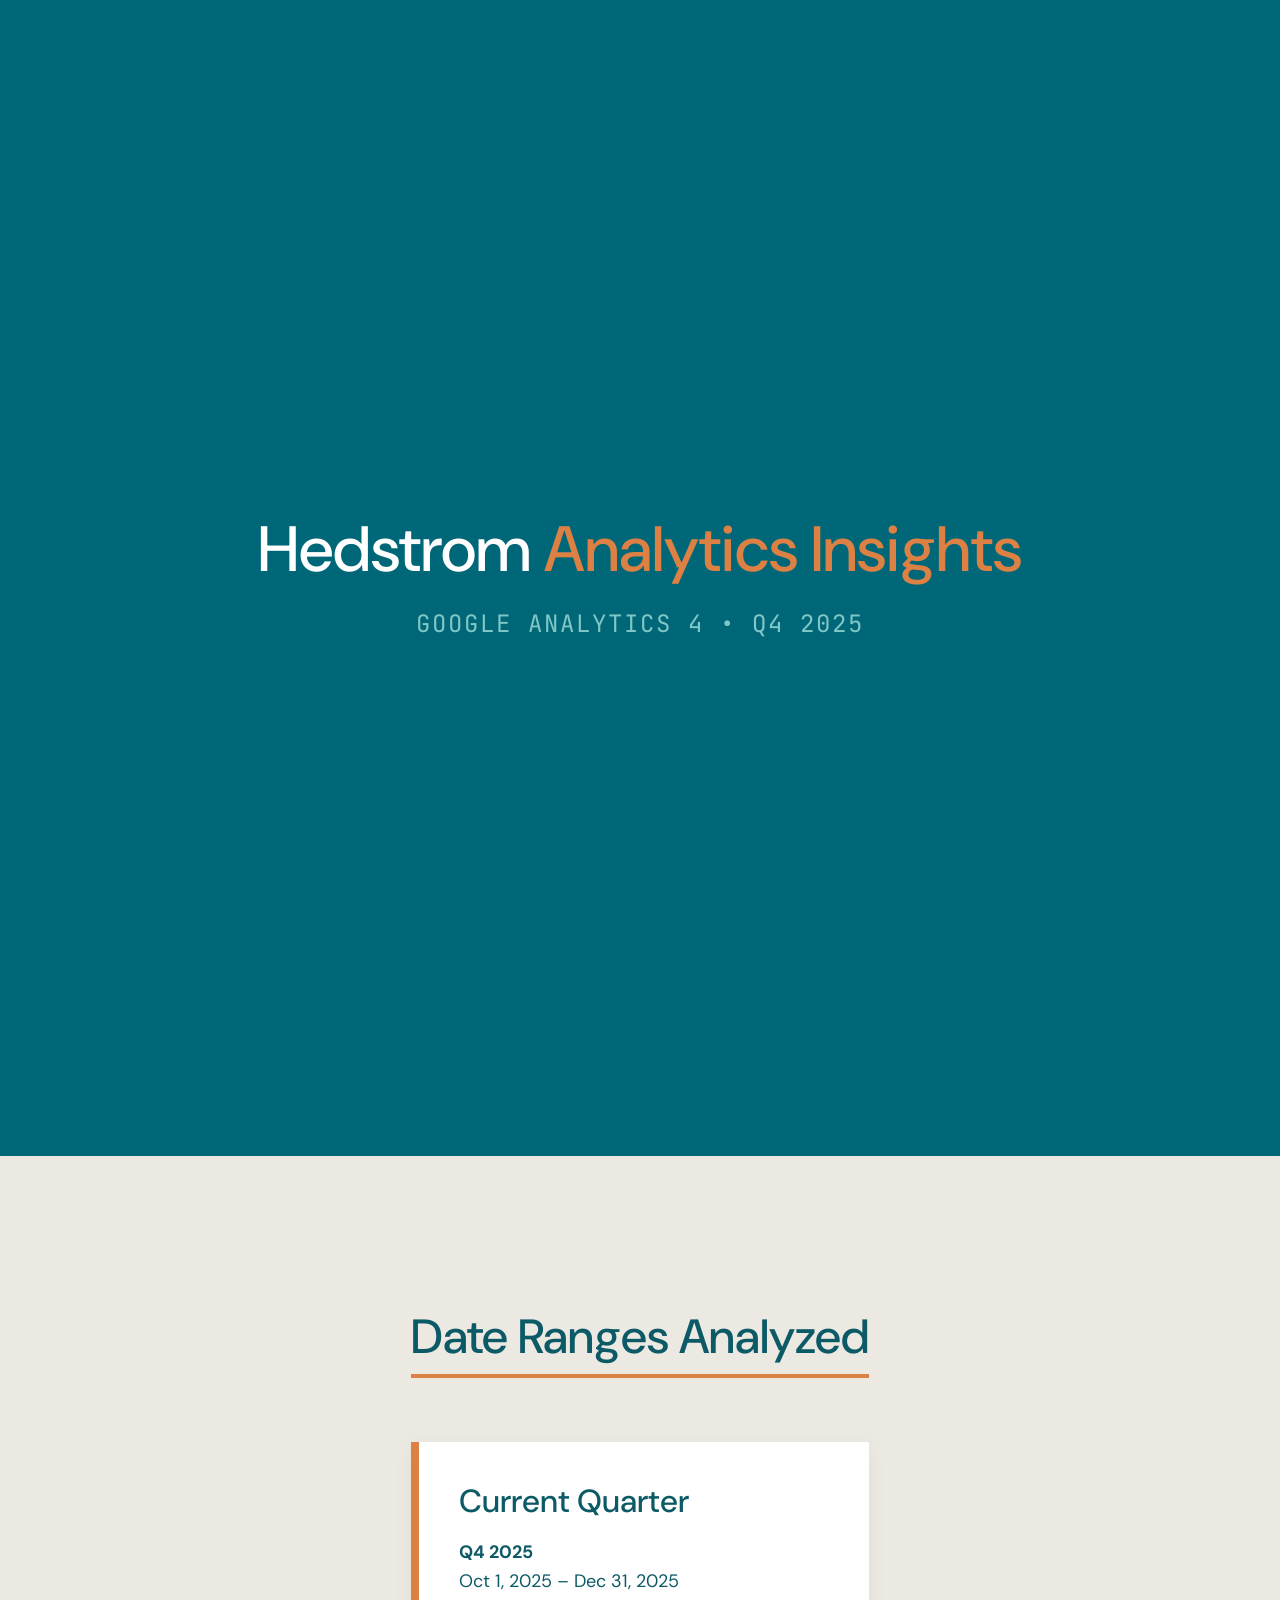
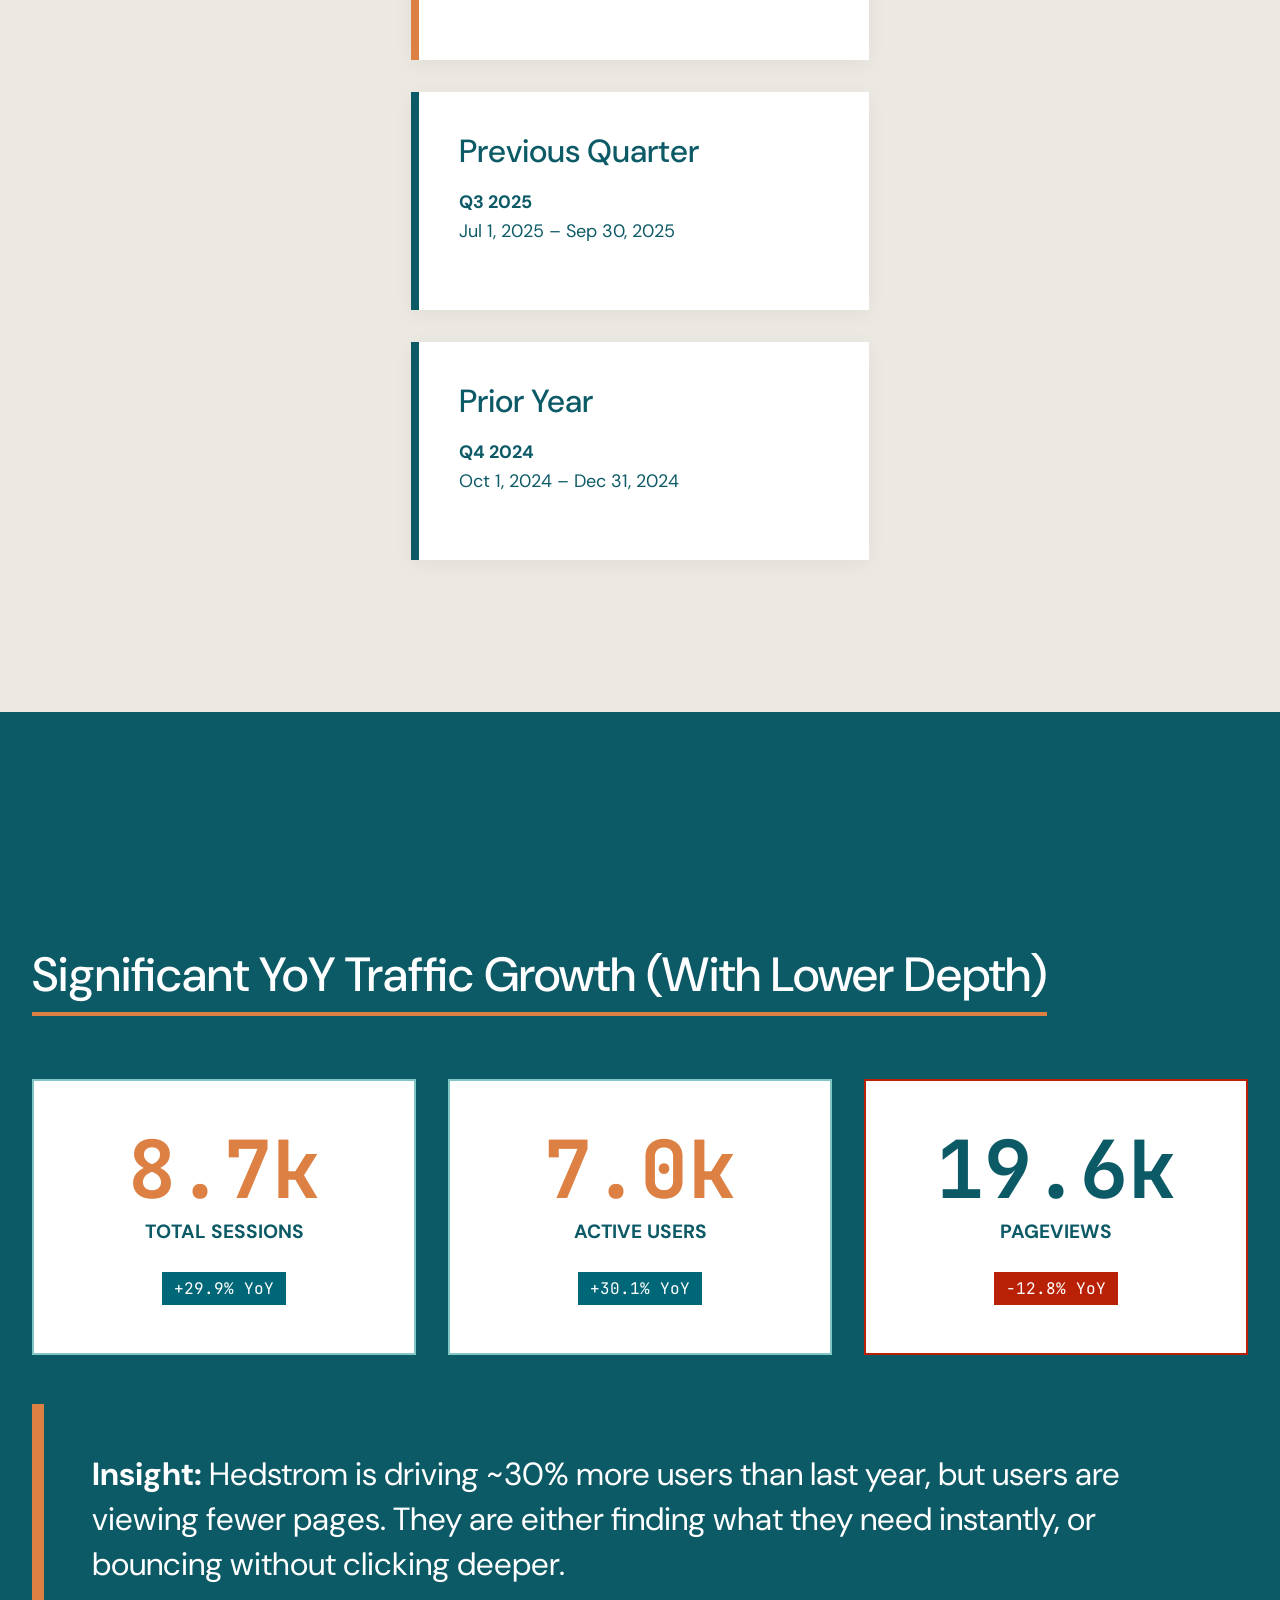
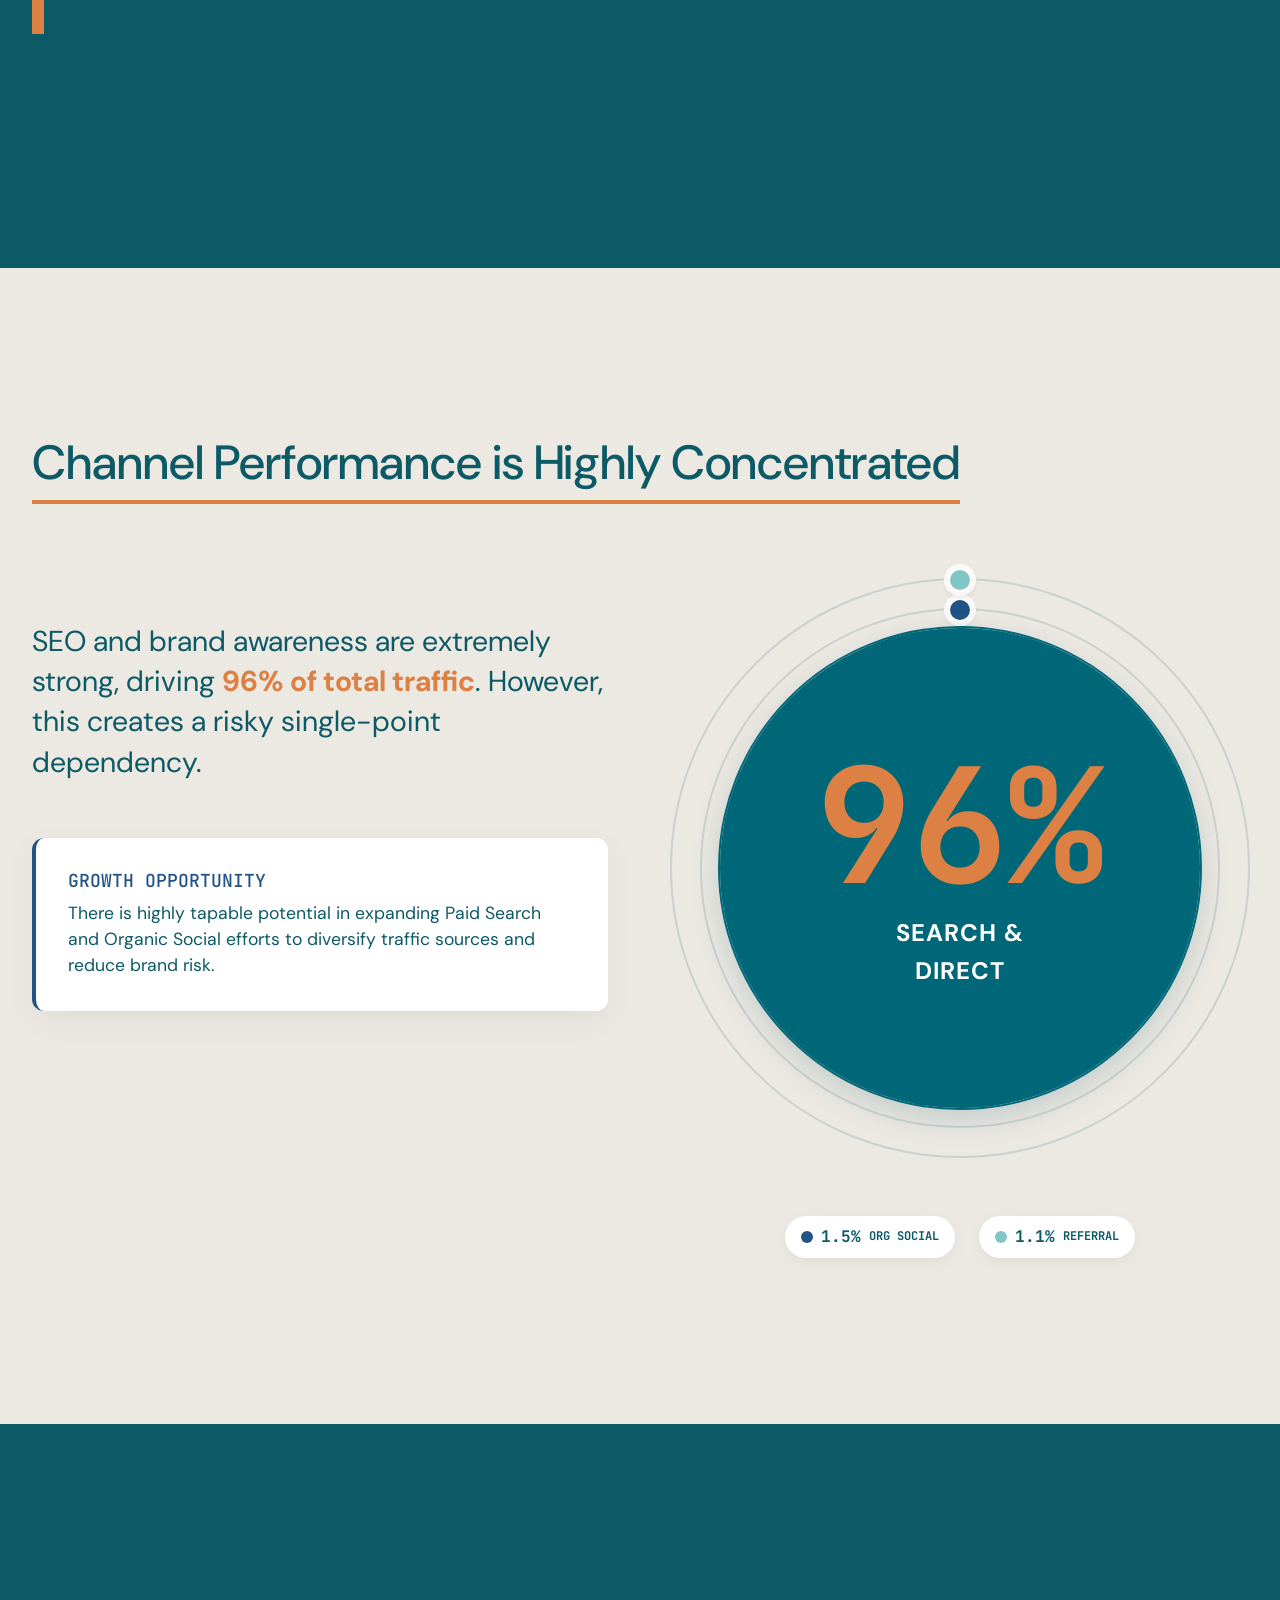
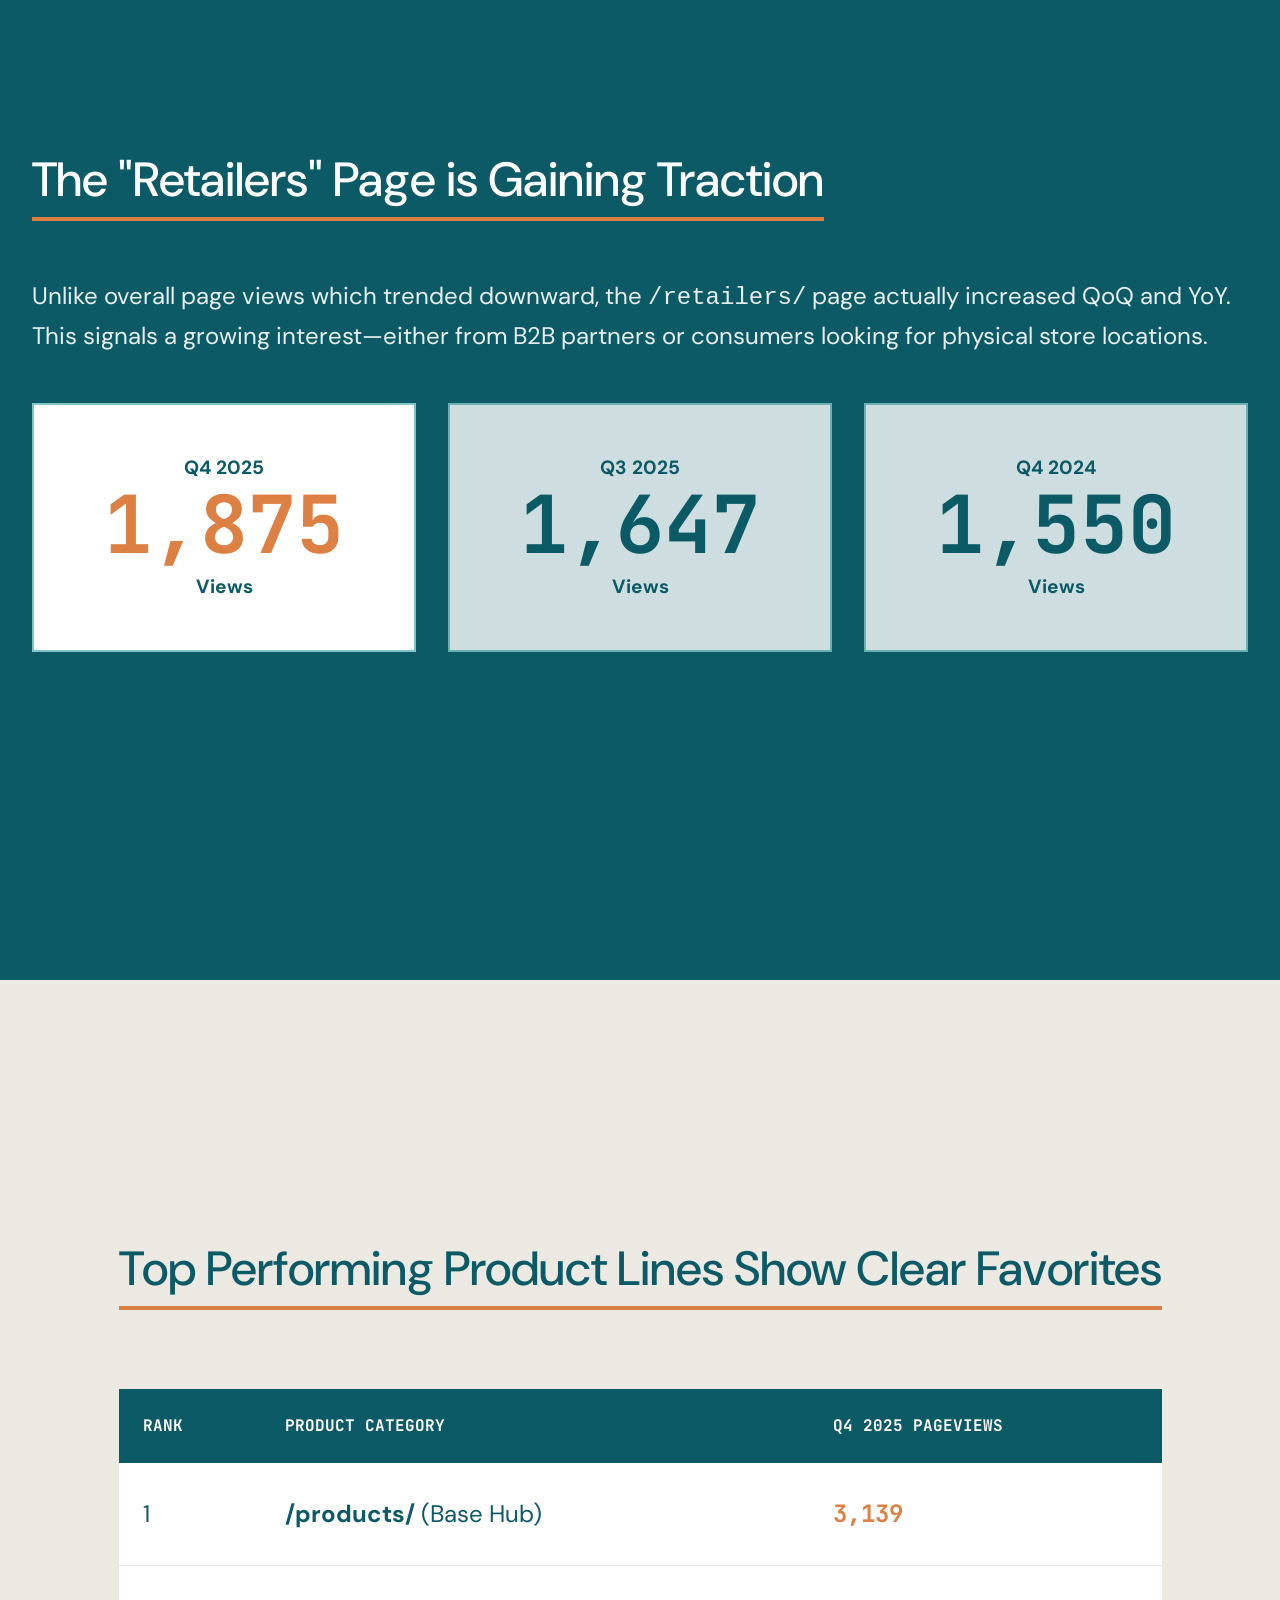
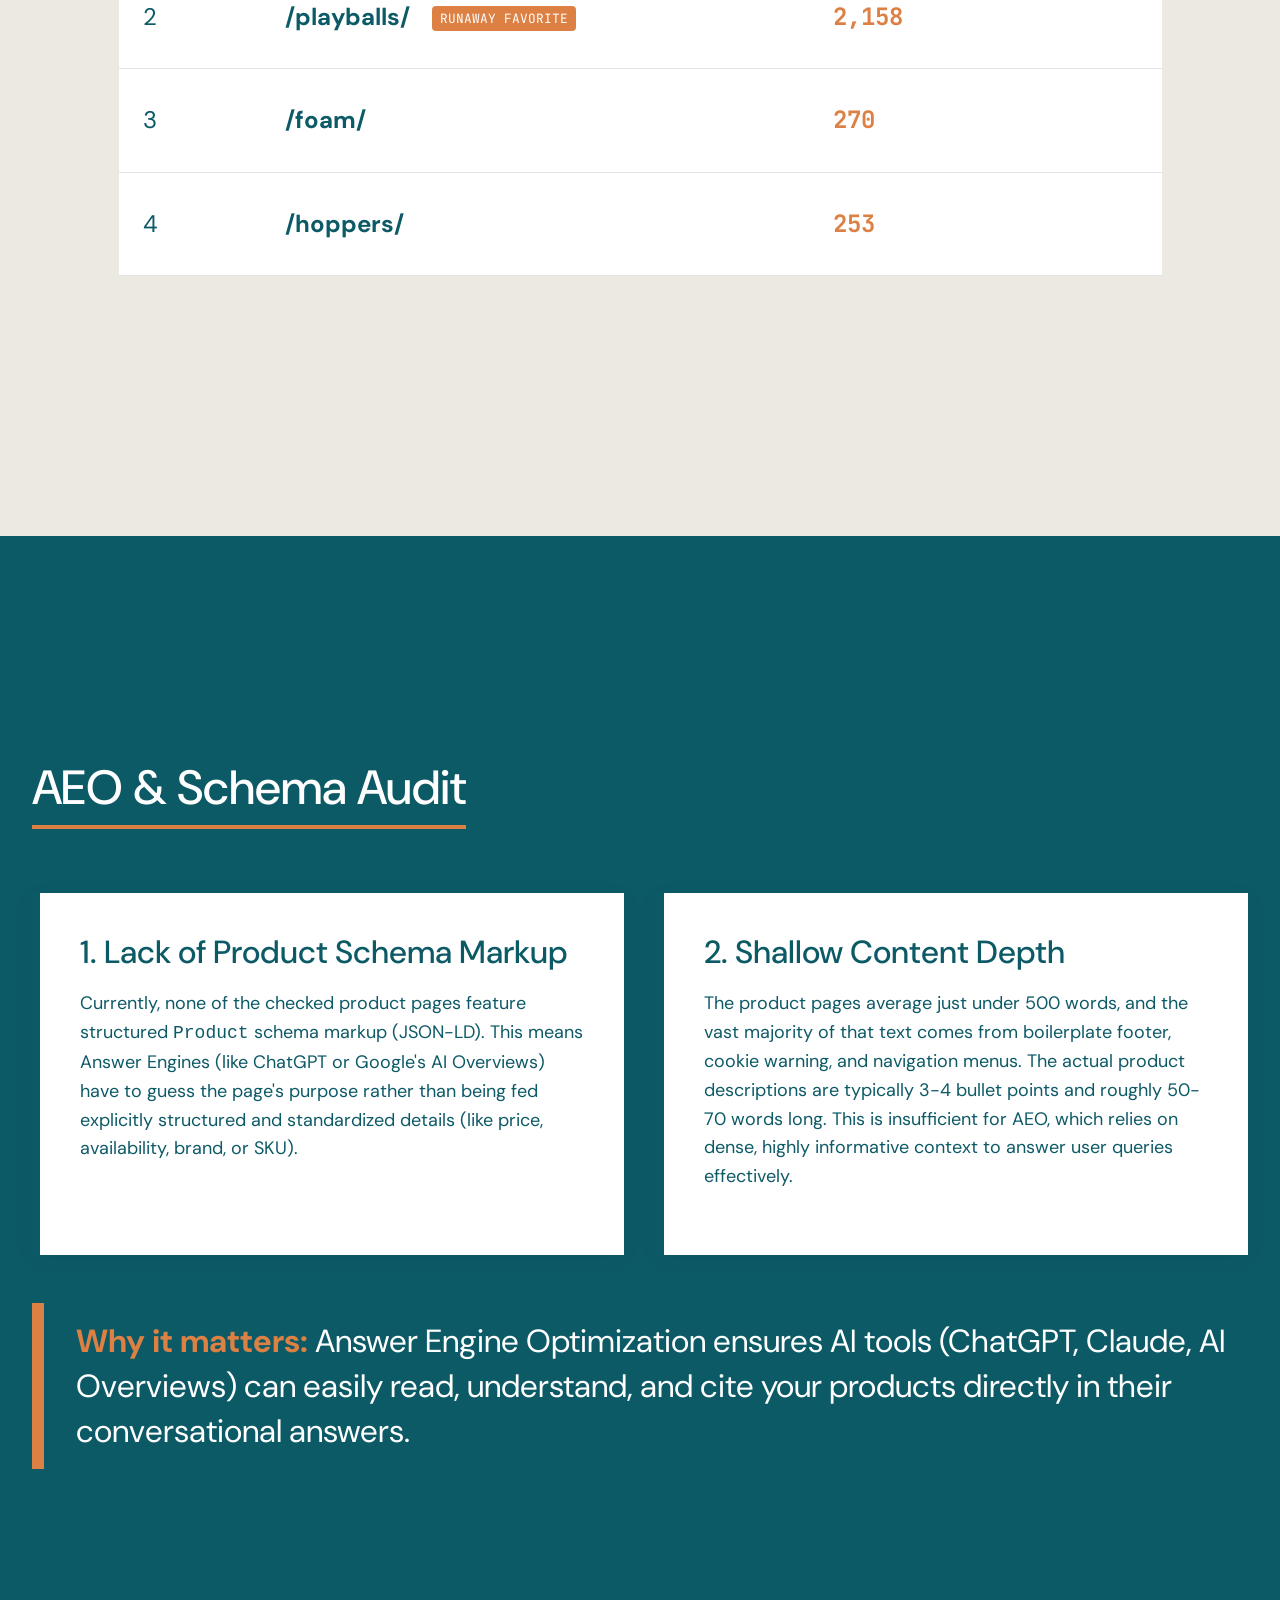
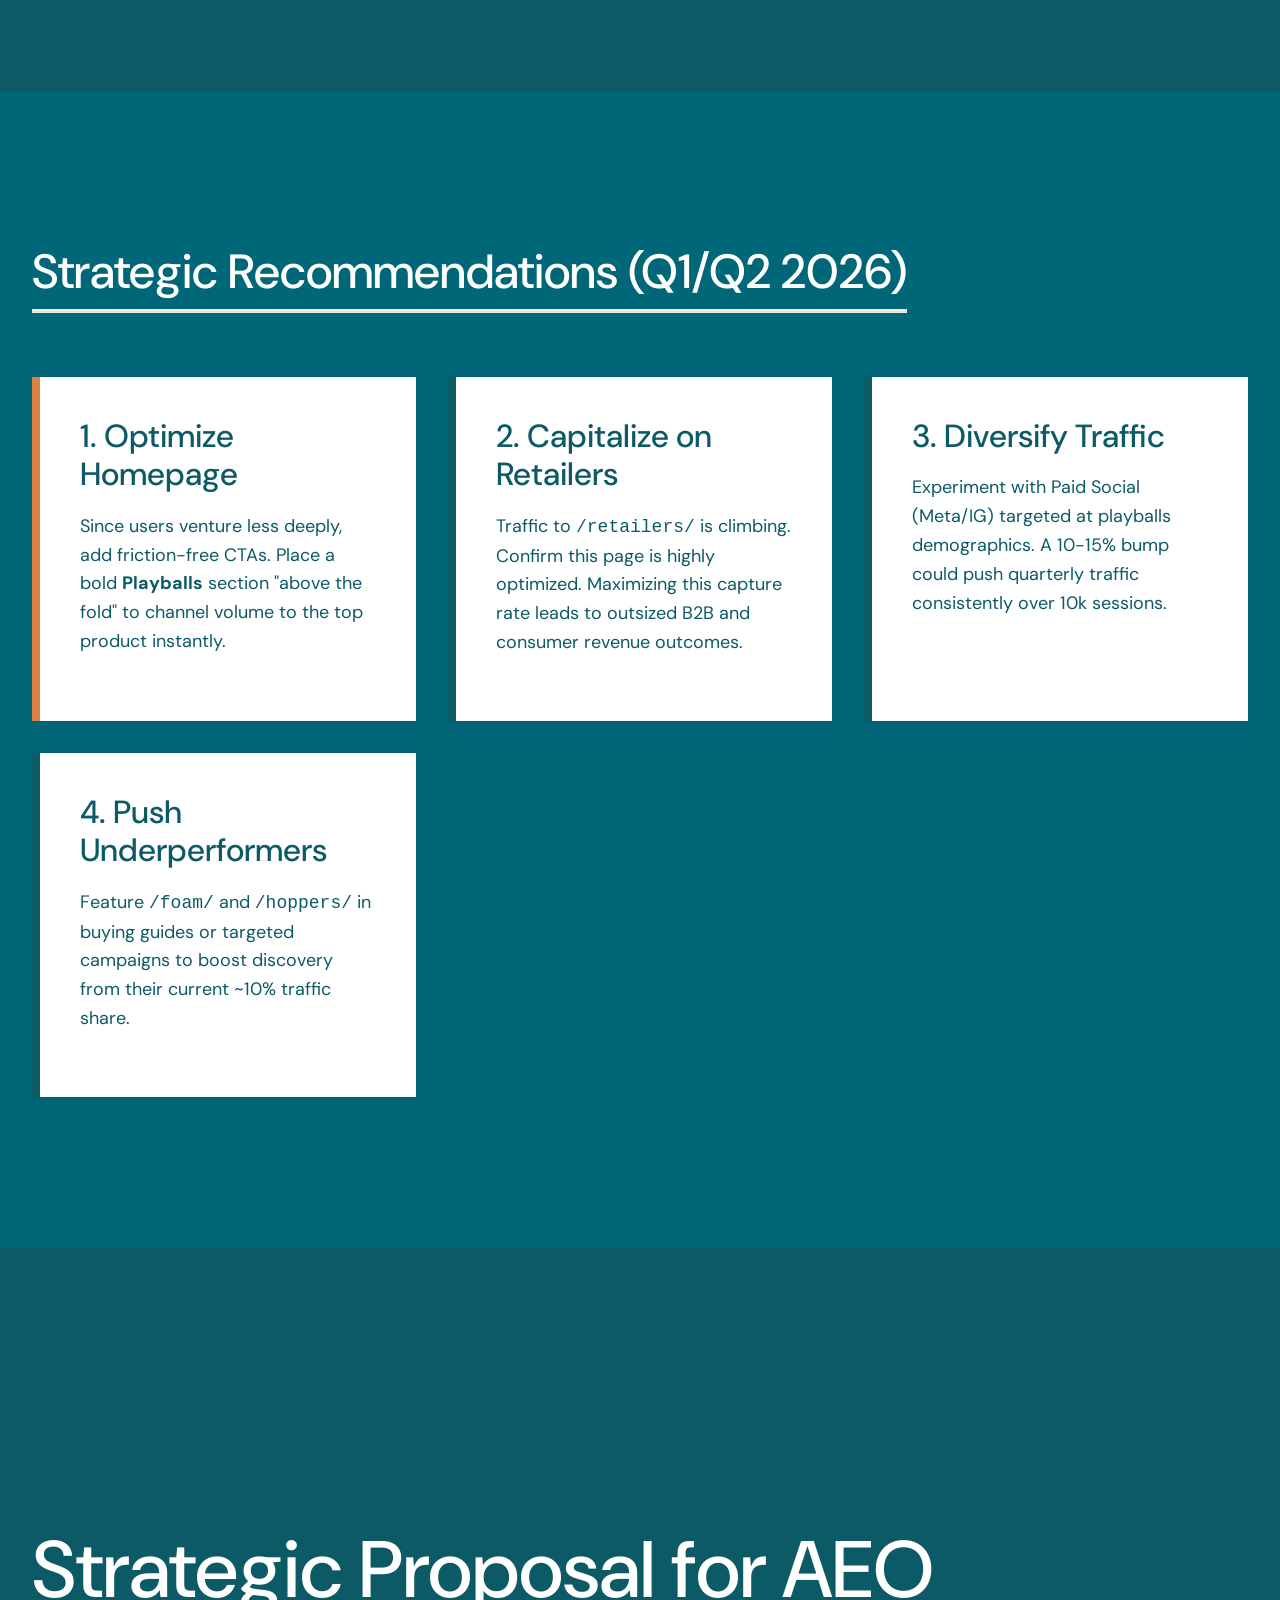
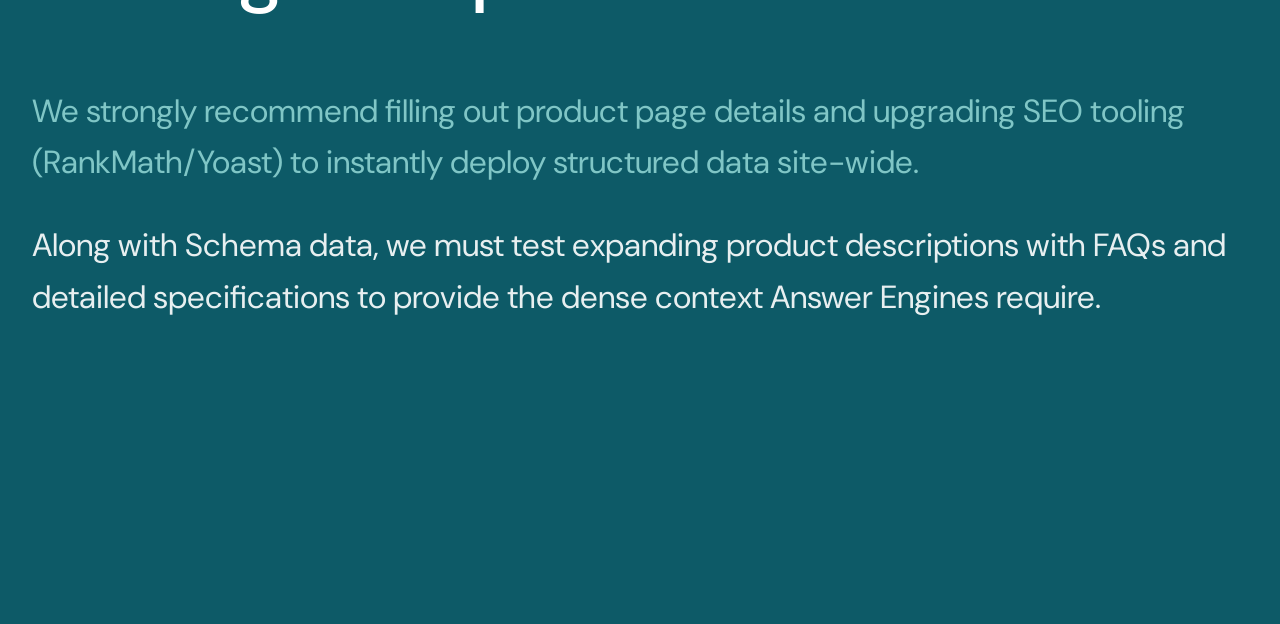
==== reports/2025/q4-report.html @ ad22771b "Restructure repository for recurring insights reports" ====
<!DOCTYPE html>
<html lang="en">

<head>
    <meta charset="UTF-8">
    <meta name="viewport" content="width=device-width, initial-scale=1.0">
    <title>Hedstrom Analytics Insights - Q4 2025</title>
    <link rel="preconnect" href="https://fonts.googleapis.com">
    <link rel="preconnect" href="https://fonts.gstatic.com" crossorigin>
    <link
        href="https://fonts.googleapis.com/css2?family=DM+Sans:ital,opsz,wght@0,9..40,100..1000;1,9..40,100..1000&family=JetBrains+Mono:wght@400;700&display=swap"
        rel="stylesheet">
    <link rel="stylesheet" href="../../assets/css/portal-style.css">
</head>

<body>

    <!-- 1. Hero / Title Panel -->
    <section class="accent hero">
        <div class="container reveal">
            <h1>Hedstrom <span>Analytics Insights</span></h1>
            <div class="meta">Google Analytics 4 • Q4 2025</div>
        </div>
    </section>

    <!-- 2. Date Ranges -->
    <section>
        <div class="container">
            <h2 class="reveal">Date Ranges Analyzed</h2>
            <div class="grid grid-3">
                <div class="card highlight reveal">
                    <h3>Current Quarter</h3>
                    <p><strong>Q4 2025</strong><br>Oct 1, 2025 – Dec 31, 2025</p>
                </div>
                <div class="card reveal">
                    <h3>Previous Quarter</h3>
                    <p><strong>Q3 2025</strong><br>Jul 1, 2025 – Sep 30, 2025</p>
                </div>
                <div class="card reveal">
                    <h3>Prior Year</h3>
                    <p><strong>Q4 2024</strong><br>Oct 1, 2024 – Dec 31, 2024</p>
                </div>
            </div>
        </div>
    </section>

    <!-- 3. Traffic Growth -->
    <section class="dark">
        <div class="container">
            <h2 class="reveal">Significant YoY Traffic Growth (With Lower Depth)</h2>
            <div class="grid grid-3">
                <div class="metric reveal">
                    <span class="number">8.7k</span>
                    <span class="label">Total Sessions</span>
                    <span class="delta">+29.9% YoY</span>
                </div>
                <div class="metric reveal">
                    <span class="number">7.0k</span>
                    <span class="label">Active Users</span>
                    <span class="delta">+30.1% YoY</span>
                </div>
                <div class="metric negative-border reveal">
                    <span class="number" style="color: var(--primary);">19.6k</span>
                    <span class="label">Pageviews</span>
                    <span class="delta negative">-12.8% YoY</span>
                </div>
            </div>
            <div class="callout reveal">
                <strong>Insight:</strong> Hedstrom is driving ~30% more users than last year, but users are viewing
                fewer pages. They are either finding what they need instantly, or bouncing without clicking deeper.
            </div>
        </div>
    </section>

    <!-- 4. Channel Performance -->
    <section>
        <div class="container">
            <h2 class="reveal">Channel Performance is Highly Concentrated</h2>
            <div class="grid grid-2" style="align-items: center; gap: 4rem;">
                <div class="reveal"
                    style="display: flex; flex-direction: column; gap: 2rem; align-self: start; margin-top: 1.5rem;">
                    <p style="font-size: 1.8rem; line-height: 1.4; color: var(--primary);">
                        SEO and brand awareness are extremely strong,
                        driving <strong style="color: var(--secondary);">96% of total traffic</strong>.
                        However, this creates a risky single-point dependency.
                    </p>
                    <div class="insight-card"
                        style="background: white; padding: 2rem; border-radius: 12px; border-left: 4px solid var(--accent-blue); box-shadow: 0 10px 30px rgba(0,0,0,0.05);">
                        <h4
                            style="font-family: var(--font-mono); color: var(--accent-blue); margin-bottom: 0.5rem; text-transform: uppercase;">
                            Growth Opportunity</h4>
                        <p style="margin: 0; font-size: 1.1rem; color: var(--text-light); line-height: 1.5;">There is
                            highly tapable potential in expanding Paid Search and Organic Social efforts to diversify
                            traffic sources and reduce brand risk.</p>
                    </div>
                </div>

                <div class="orbit-container reveal"
                    style="display: flex; flex-direction: column; align-items: center; justify-content: center; width: 100%; position: relative;">
                    <div class="orbit-network">
                        <div class="orbit-center">
                            <span class="number">96%</span>
                            <span class="label">Search &<br>Direct</span>
                            <div class="pulse-ring"></div>
                        </div>

                        <!-- Orbital Path 1 -->
                        <div class="orbit-path orbit-social">
                            <div class="satellite-wrapper">
                                <div class="satellite-node" style="background-color: var(--accent-blue);"></div>
                                <div class="sat-tooltip">130 Visits.<br>High engagement.</div>
                            </div>
                        </div>

                        <!-- Orbital Path 2 -->
                        <div class="orbit-path orbit-referral">
                            <div class="satellite-wrapper">
                                <div class="satellite-node" style="background-color: var(--light-teal);"></div>
                                <div class="sat-tooltip">103 Visits.<br>Untapped backlinks.</div>
                            </div>
                        </div>
                    </div>
                    <div class="orbit-legend"
                        style="display: flex; gap: 1.5rem; justify-content: center; width: 100%; z-index: 20; margin-top: 3rem;">
                        <div class="legend-item"
                            style="display: flex; align-items: center; gap: 0.5rem; background: white; padding: 0.5rem 1rem; border-radius: 50px; box-shadow: 0 4px 15px rgba(0,0,0,0.05); font-family: var(--font-mono); font-weight: 700; color: var(--primary);">
                            <span class="swatch"
                                style="width: 12px; height: 12px; border-radius: 50%; background-color: var(--accent-blue);"></span>
                            <span style="font-size: 1rem;">1.5%</span> <span
                                style="font-size: 0.75rem; text-transform: uppercase; color: var(--text-light);">Org
                                Social</span>
                        </div>
                        <div class="legend-item"
                            style="display: flex; align-items: center; gap: 0.5rem; background: white; padding: 0.5rem 1rem; border-radius: 50px; box-shadow: 0 4px 15px rgba(0,0,0,0.05); font-family: var(--font-mono); font-weight: 700; color: var(--primary);">
                            <span class="swatch"
                                style="width: 12px; height: 12px; border-radius: 50%; background-color: var(--light-teal);"></span>
                            <span style="font-size: 1rem;">1.1%</span> <span
                                style="font-size: 0.75rem; text-transform: uppercase; color: var(--text-light);">Referral</span>
                        </div>
                    </div>
                </div>
            </div>
        </div>
    </section>

    <!-- 5. Retailer Intent -->
    <section class="dark">
        <div class="container">
            <h2 class="reveal">The "Retailers" Page is Gaining Traction</h2>
            <p class="reveal" style="font-size: 1.5rem; margin-bottom: 3rem;">Unlike overall page views which trended
                downward, the <code>/retailers/</code> page actually increased QoQ and YoY. This signals a growing
                interest—either from B2B partners or consumers looking for physical store locations.</p>

            <div class="grid grid-3">
                <div class="metric reveal">
                    <span class="label">Q4 2025</span>
                    <span class="number">1,875</span>
                    <span class="label" style="text-transform: none;">Views</span>
                </div>
                <div class="metric reveal" style="opacity: 0.8;">
                    <span class="label">Q3 2025</span>
                    <span class="number" style="color: var(--primary);">1,647</span>
                    <span class="label" style="text-transform: none;">Views</span>
                </div>
                <div class="metric reveal" style="opacity: 0.8;">
                    <span class="label">Q4 2024</span>
                    <span class="number" style="color: var(--primary);">1,550</span>
                    <span class="label" style="text-transform: none;">Views</span>
                </div>
            </div>
        </div>
    </section>

    <!-- 6. Top Products -->
    <section>
        <div class="container">
            <h2 class="reveal">Top Performing Product Lines Show Clear Favorites</h2>
            <div class="data-table-wrapper reveal">
                <table>
                    <thead>
                        <tr>
                            <th>Rank</th>
                            <th>Product Category</th>
                            <th>Q4 2025 Pageviews</th>
                        </tr>
                    </thead>
                    <tbody>
                        <tr>
                            <td>1</td>
                            <td><strong>/products/</strong> (Base Hub)</td>
                            <td>3,139</td>
                        </tr>
                        <tr>
                            <td>2</td>
                            <td><strong>/playballs/</strong> <span class="badge">Runaway Favorite</span></td>
                            <td>2,158</td>
                        </tr>
                        <tr>
                            <td>3</td>
                            <td><strong>/foam/</strong></td>
                            <td>270</td>
                        </tr>
                        <tr>
                            <td>4</td>
                            <td><strong>/hoppers/</strong></td>
                            <td>253</td>
                        </tr>
                    </tbody>
                </table>
            </div>
        </div>
    </section>

    <!-- 7. AEO Audit -->
    <section class="dark">
        <div class="container">
            <h2 class="reveal">AEO & Schema Audit</h2>

            <div class="grid grid-2">
                <div class="card reveal" style="color: var(--primary);">
                    <h3>1. Lack of Product Schema Markup</h3>
                    <p>Currently, none of the checked product pages feature structured <code>Product</code> schema
                        markup (JSON-LD). This means Answer Engines (like ChatGPT or Google's AI Overviews) have to
                        guess the page's purpose rather than being fed explicitly structured and standardized details
                        (like price, availability, brand, or SKU).</p>
                </div>
                <div class="card reveal" style="color: var(--primary);">
                    <h3>2. Shallow Content Depth</h3>
                    <p>The product pages average just under 500 words, and the vast majority of that text comes from
                        boilerplate footer, cookie warning, and navigation menus. The actual product descriptions are
                        typically 3-4 bullet points and roughly 50-70 words long. This is insufficient for AEO, which
                        relies on dense, highly informative context to answer user queries effectively.</p>
                </div>
            </div>

            <div class="callout reveal"
                style="background: transparent; border-color: var(--secondary); margin-top: 3rem; padding: 1rem 0 1rem 2rem;">
                <strong style="color: var(--secondary);">Why it matters:</strong> Answer Engine Optimization ensures AI
                tools (ChatGPT, Claude, AI Overviews) can easily read, understand, and cite your products directly in
                their conversational answers.
            </div>
        </div>
    </section>

    <!-- 8. Strategic Recommendations (Grid) -->
    <section class="accent">
        <div class="container">
            <h2 class="reveal" style="border-bottom-color: var(--bg-primary);">Strategic Recommendations (Q1/Q2 2026)
            </h2>
            <div class="grid grid-2">
                <div class="card highlight reveal" style="color: var(--primary);">
                    <h3>1. Optimize Homepage</h3>
                    <p>Since users venture less deeply, add friction-free CTAs. Place a bold <strong>Playballs</strong>
                        section "above the fold" to channel volume to the top product instantly.</p>
                </div>
                <div class="card reveal" style="color: var(--primary);">
                    <h3>2. Capitalize on Retailers</h3>
                    <p>Traffic to <code>/retailers/</code> is climbing. Confirm this page is highly optimized.
                        Maximizing this capture rate leads to outsized B2B and consumer revenue outcomes.</p>
                </div>
                <div class="card reveal" style="color: var(--primary);">
                    <h3>3. Diversify Traffic</h3>
                    <p>Experiment with Paid Social (Meta/IG) targeted at playballs demographics. A 10-15% bump could
                        push quarterly traffic consistently over 10k sessions.</p>
                </div>
                <div class="card reveal" style="color: var(--primary);">
                    <h3>4. Push Underperformers</h3>
                    <p>Feature <code>/foam/</code> and <code>/hoppers/</code> in buying guides or targeted campaigns to
                        boost discovery from their current ~10% traffic share.</p>
                </div>
            </div>
        </div>
    </section>

    <!-- 9. Big Closer -->
    <section class="dark" style="min-height: 80vh;">
        <div class="container reveal">
            <h2 style="font-size: 5rem; line-height: 1.1; border: none; margin-bottom: 2rem;">Strategic Proposal for AEO
            </h2>

            <p style="font-size: 2rem; color: var(--light-teal);">We strongly recommend filling out product page details
                and upgrading SEO tooling (RankMath/Yoast) to instantly deploy structured data site-wide.</p>

            <p style="font-size: 2rem;">Along with Schema data, we must test expanding product descriptions with FAQs
                and detailed specifications to provide the dense context Answer Engines require.</p>
        </div>
    </section>

    <!-- Core Javascript for Scroll Animations & Bar Charts -->
    <script>
        function reveal() {
            var reveals = document.querySelectorAll(".reveal");
            var windowHeight = window.innerHeight;
            var elementVisible = 100; // when to trigger

            for (var i = 0; i < reveals.length; i++) {
                var elementTop = reveals[i].getBoundingClientRect().top;

                if (elementTop < windowHeight - elementVisible) {
                    reveals[i].classList.add("active");

                    // Trigger bar charts inside if any
                    var bars = reveals[i].querySelectorAll(".bar-fill");
                    bars.forEach(bar => {
                        let targetWidth = bar.getAttribute('data-width');
                        bar.style.width = targetWidth;
                    });
                }
            }
        }

        window.addEventListener("scroll", reveal);

        // Trigger on load for top elements
        setTimeout(reveal, 100);
    </script>

</body>

</html>
---- assets/css/portal-style.css ----
:root {
    --primary: #0d5a67;
    --secondary: #dc8044;
    --accent-blue: #215387;
    --accent-teal: #006778;
    --light-teal: #80c6c6;
    --bg-primary: #ece8e2;
    --bg-white: #ffffff;

    --font-body: 'DM Sans', sans-serif;
    --font-heading: 'DM Sans', sans-serif;
    --font-mono: 'JetBrains Mono', monospace;

    --global-content-width: 98rem;
}

body {
    margin: 0;
    font-family: var(--font-body);
    background-color: var(--bg-primary);
    color: var(--primary);
    font-size: 1.125rem;
    line-height: 1.6;
    overflow-x: hidden;
}

/* Typography */
h1,
h2,
h3,
h4,
h5,
h6 {
    font-family: var(--font-heading);
    margin-top: 0;
    font-weight: 500;
    line-height: 1.2;
}

h2 {
    font-size: 3rem;
    margin-bottom: 2rem;
    border-bottom: 4px solid var(--secondary);
    padding-bottom: 0.5rem;
    display: inline-block;
}

h3 {
    font-size: 2rem;
    margin-bottom: 1rem;
}

p {
    margin-bottom: 1.5rem;
}

/* Layout */
.container {
    max-width: var(--global-content-width);
    margin: 0 auto;
    padding: 0 2rem;
}

section {
    padding: 8rem 0;
    /* Huge vertical pacing based on tech-stack rules */
    min-height: 100vh;
    display: flex;
    flex-direction: column;
    justify-content: center;
    position: relative;
}

section.dark {
    background-color: var(--primary);
    color: white;
}

section.dark h2 {
    border-bottom-color: var(--secondary);
}

section.dark p {
    color: rgba(255, 255, 255, 0.9);
}

section.accent {
    background-color: var(--accent-teal);
    color: white;
}

/* Grids */
.grid {
    display: grid;
    gap: 2rem;
    margin-top: 2rem;
}

.grid-2 {
    grid-template-columns: repeat(auto-fit, minmax(350px, 1fr));
}

.grid-3 {
    grid-template-columns: repeat(auto-fit, minmax(300px, 1fr));
}

/* Components */
.card {
    background-color: var(--bg-white);
    padding: 2.5rem;
    border-left: 8px solid var(--primary);
    box-shadow: 0 4px 20px rgba(0, 0, 0, 0.05);
    color: var(--primary);
    transition: transform 0.3s ease, box-shadow 0.3s ease;
}

.card p {
    color: var(--primary) !important;
}

.card:hover {
    transform: translateY(-5px);
    box-shadow: 0 10px 30px rgba(0, 0, 0, 0.1);
}

.card.highlight {
    border-left-color: var(--secondary);
}

.metric {
    background-color: var(--bg-white);
    padding: 3rem 2rem;
    text-align: center;
    border: 2px solid var(--light-teal);
    color: var(--primary);
}

.metric.negative-border {
    border-color: #b82105;
}

.metric .number {
    display: block;
    font-family: var(--font-mono);
    font-size: 5rem;
    font-weight: 700;
    color: var(--secondary);
    line-height: 1;
    margin-bottom: 0.5rem;
}

.metric .label {
    display: block;
    font-family: var(--font-body);
    font-weight: 700;
    text-transform: uppercase;
    font-size: 1.2rem;
}

.metric .delta {
    display: inline-block;
    font-family: var(--font-mono);
    background-color: var(--accent-teal);
    color: white;
    padding: 0.25rem 0.75rem;
    font-size: 1rem;
    margin-top: 1.5rem;
}

.metric .delta.negative {
    background-color: #b82105;
}

/* Data Vis - CSS Bar Chart */
.bar-chart {
    margin-top: 3rem;
}

.bar-row {
    display: flex;
    align-items: center;
    margin-bottom: 1rem;
}

.bar-label {
    width: 150px;
    font-family: var(--font-mono);
    font-size: 1rem;
    font-weight: 700;
    text-transform: uppercase;
    padding-right: 1.5rem;
    text-align: right;
    flex-shrink: 0;
}

.bar-container {
    flex-grow: 1;
    background-color: rgba(13, 90, 103, 0.1);
    height: 50px;
    position: relative;
}

.bar-fill {
    height: 100%;
    background-color: var(--primary);
    display: flex;
    align-items: center;
    padding-left: 1.5rem;
    color: white;
    font-family: var(--font-mono);
    font-weight: 700;
    transition: width 1.5s cubic-bezier(0.22, 1, 0.36, 1);
    /* Animation */
}

.bar-fill.highlight {
    background-color: var(--secondary);
}

/* Data Vis - Orbit System */
.orbit-network {
    position: relative;
    width: 100%;
    max-width: 650px;
    /* Increased to accommodate larger rings */
    height: 600px;
    /* Increased to accommodate larger rings */
    margin: 0 auto;
    display: flex;
    justify-content: center;
    align-items: center;
}

.orbit-center {
    width: 480px;
    /* Increased from 320px (+160px) */
    height: 480px;
    background-color: var(--accent-teal);
    border-radius: 50%;
    display: flex;
    flex-direction: column;
    justify-content: center;
    align-items: center;
    color: white;
    box-shadow: 0 10px 30px rgba(13, 90, 103, 0.2);
    z-index: 10;
    position: relative;
    transition: transform 0.3s ease, box-shadow 0.3s ease;
}

.orbit-center:hover {
    transform: scale(1.05);
    box-shadow: 0 15px 40px rgba(13, 90, 103, 0.3);
}

.pulse-ring {
    position: absolute;
    top: 50%;
    left: 50%;
    transform: translate(-50%, -50%);
    width: 100%;
    height: 100%;
    border-radius: 50%;
    border: 2px solid var(--accent-teal);
    animation: pulse 3s infinite;
    pointer-events: none;
}

@keyframes pulse {
    0% {
        transform: translate(-50%, -50%) scale(1);
        opacity: 0.8;
    }

    100% {
        transform: translate(-50%, -50%) scale(1.4);
        opacity: 0;
    }
}

.orbit-center .number {
    font-family: var(--font-mono);
    font-size: 10rem;
    /* Increased further to match 480px size */
    font-weight: 700;
    color: var(--secondary);
    line-height: 1;
}

.orbit-center .label {
    font-family: var(--font-body);
    font-size: 1.5rem;
    /* Increased */
    font-weight: 700;
    text-transform: uppercase;
    text-align: center;
    margin-top: 0.5rem;
    letter-spacing: 1px;
}

/* Orbit Paths */
.orbit-path {
    position: absolute;
    top: 50%;
    left: 50%;
    border-radius: 50%;
    border: 2px solid rgba(13, 90, 103, 0.15);
    /* Solid track line */
    transform: translate(-50%, -50%);
    box-sizing: border-box;
}

.orbit-social {
    width: 520px;
    /* Increased to fit around new 480px core */
    height: 520px;
    animation: spin-orbit 25s linear infinite;
    animation-delay: -10s;
}

.orbit-referral {
    width: 580px;
    /* Increased to fit around new social ring */
    height: 580px;
    animation: spin-orbit-reverse 40s linear infinite;
    animation-delay: -2s;
}

@keyframes spin-orbit {
    from {
        transform: translate(-50%, -50%) rotate(0deg);
    }

    to {
        transform: translate(-50%, -50%) rotate(360deg);
    }
}

@keyframes spin-orbit-reverse {
    from {
        transform: translate(-50%, -50%) rotate(360deg);
    }

    to {
        transform: translate(-50%, -50%) rotate(0deg);
    }
}

@keyframes counter-spin-orbit {
    from {
        transform: translate(-50%, -50%) rotate(0deg);
    }

    to {
        transform: translate(-50%, -50%) rotate(-360deg);
    }
}

@keyframes counter-spin-orbit-reverse {
    from {
        transform: translate(-50%, -50%) rotate(-360deg);
    }

    to {
        transform: translate(-50%, -50%) rotate(0deg);
    }
}

/* Satellites */
.satellite-wrapper {
    position: absolute;
    top: 0;
    left: 50%;
    transform: translate(-50%, -50%);
    width: 20px;
    height: 20px;
    display: flex;
    justify-content: center;
    align-items: center;
    cursor: pointer;
    z-index: 20;
    /* Ensures satellites sit above the core if they overlap */
}

.orbit-social .satellite-wrapper {
    animation: counter-spin-orbit 25s linear infinite;
    animation-delay: -10s;
}

.orbit-referral .satellite-wrapper {
    animation: counter-spin-orbit-reverse 40s linear infinite;
    animation-delay: -2s;
}

/* Pause animation on hover */
.orbit-network:hover .orbit-social,
.orbit-network:hover .orbit-social .satellite-wrapper,
.orbit-network:hover .orbit-referral,
.orbit-network:hover .orbit-referral .satellite-wrapper {
    animation-play-state: paused;
}

.satellite-node {
    width: 20px;
    height: 20px;
    border-radius: 50%;
    box-shadow: 0 0 0 4px rgba(255, 255, 255, 0.8), 0 4px 8px rgba(0, 0, 0, 0.15);
    /* Ring glow effect */
    transition: transform 0.3s ease, box-shadow 0.3s ease;
    flex-shrink: 0;
    position: relative;
    border: 2px solid white;
}

.satellite-wrapper:hover .satellite-node {
    transform: scale(1.3);
    box-shadow: 0 6px 14px rgba(0, 0, 0, 0.25);
}

/* Tooltips */
.sat-tooltip {
    position: absolute;
    top: calc(100% + 10px);
    left: 50%;
    transform: translateX(-50%) translateY(10px);
    background: var(--primary);
    color: white;
    padding: 0.5rem 1rem;
    border-radius: 6px;
    font-size: 0.8rem;
    width: max-content;
    max-width: 200px;
    text-align: center;
    opacity: 0;
    visibility: hidden;
    transition: all 0.3s ease;
    z-index: 20;
    box-shadow: 0 10px 20px rgba(0, 0, 0, 0.2);
}

.sat-tooltip::before {
    content: '';
    position: absolute;
    bottom: 100%;
    left: 50%;
    transform: translateX(-50%);
    border-width: 6px;
    border-style: solid;
    border-color: transparent transparent var(--primary) transparent;
}

.satellite-wrapper:hover .sat-tooltip {
    opacity: 1;
    visibility: visible;
    transform: translateX(-50%) translateY(0);
}

/* Callout */
.callout {
    background-color: var(--primary);
    color: white;
    padding: 3rem;
    font-size: 2rem;
    line-height: 1.4;
    border-left: 12px solid var(--secondary);
    margin-top: 3rem;
}

/* Table */
.data-table-wrapper {
    overflow-x: auto;
    margin-top: 3rem;
}

table {
    width: 100%;
    border-collapse: collapse;
    background: white;
}

th {
    background-color: var(--primary);
    color: white;
    text-align: left;
    padding: 1.5rem;
    font-family: var(--font-mono);
    text-transform: uppercase;
    font-size: 1rem;
}

td {
    padding: 2rem 1.5rem;
    border-bottom: 1px solid rgba(0, 0, 0, 0.1);
    font-size: 1.5rem;
}

td:last-child {
    font-weight: 700;
    color: var(--secondary);
    font-family: var(--font-mono);
}

.badge {
    font-family: var(--font-mono);
    font-size: 0.8rem;
    background: var(--secondary);
    color: white;
    padding: 0.25rem 0.5rem;
    border-radius: 4px;
    vertical-align: middle;
    margin-left: 1rem;
    text-transform: uppercase;
}

/* Hero Section */
.hero {
    text-align: center;
}

.hero h1 {
    font-size: clamp(3rem, 5vw, 6rem);
    margin-bottom: 1rem;
}

.hero h1 span {
    color: var(--secondary);
}

.hero .meta {
    font-family: var(--font-mono);
    font-size: 1.5rem;
    color: var(--light-teal);
    text-transform: uppercase;
    letter-spacing: 2px;
}

/* 
  ========================================
  BEAUTIFUL SCROLL ANIMATIONS & INTERACTIONS
  ======================================== 
*/
.reveal {
    opacity: 0;
    transform: translateY(40px) scale(0.98);
    transition: opacity 0.8s cubic-bezier(0.25, 1, 0.5, 1), transform 0.8s cubic-bezier(0.25, 1, 0.5, 1);
    will-change: opacity, transform;
}

.reveal.active {
    opacity: 1;
    transform: translateY(0) scale(1);
}

/* Stagger card reveals in grids */
.grid .reveal:nth-child(1) {
    transition-delay: 0.1s;
}

.grid .reveal:nth-child(2) {
    transition-delay: 0.2s;
}

.grid .reveal:nth-child(3) {
    transition-delay: 0.3s;
}

.grid .reveal:nth-child(4) {
    transition-delay: 0.4s;
}

/* Interactive Hover States */
.card {
    transition: transform 0.4s cubic-bezier(0.175, 0.885, 0.32, 1.275), box-shadow 0.4s ease;
}

.card:hover {
    transform: translateY(-8px) scale(1.02);
    box-shadow: 0 15px 35px rgba(0, 0, 0, 0.1);
}

.metric {
    transition: transform 0.3s ease, border-color 0.3s ease;
}

.metric:hover {
    transform: scale(1.03);
    border-color: var(--secondary);
}

.metric.negative-border:hover {
    border-color: #b82105;
}

/* Initial bar chart width is 0 for animation */
.bar-fill {
    width: 0;
    /* Overridden by inline style via JS on scroll */
}
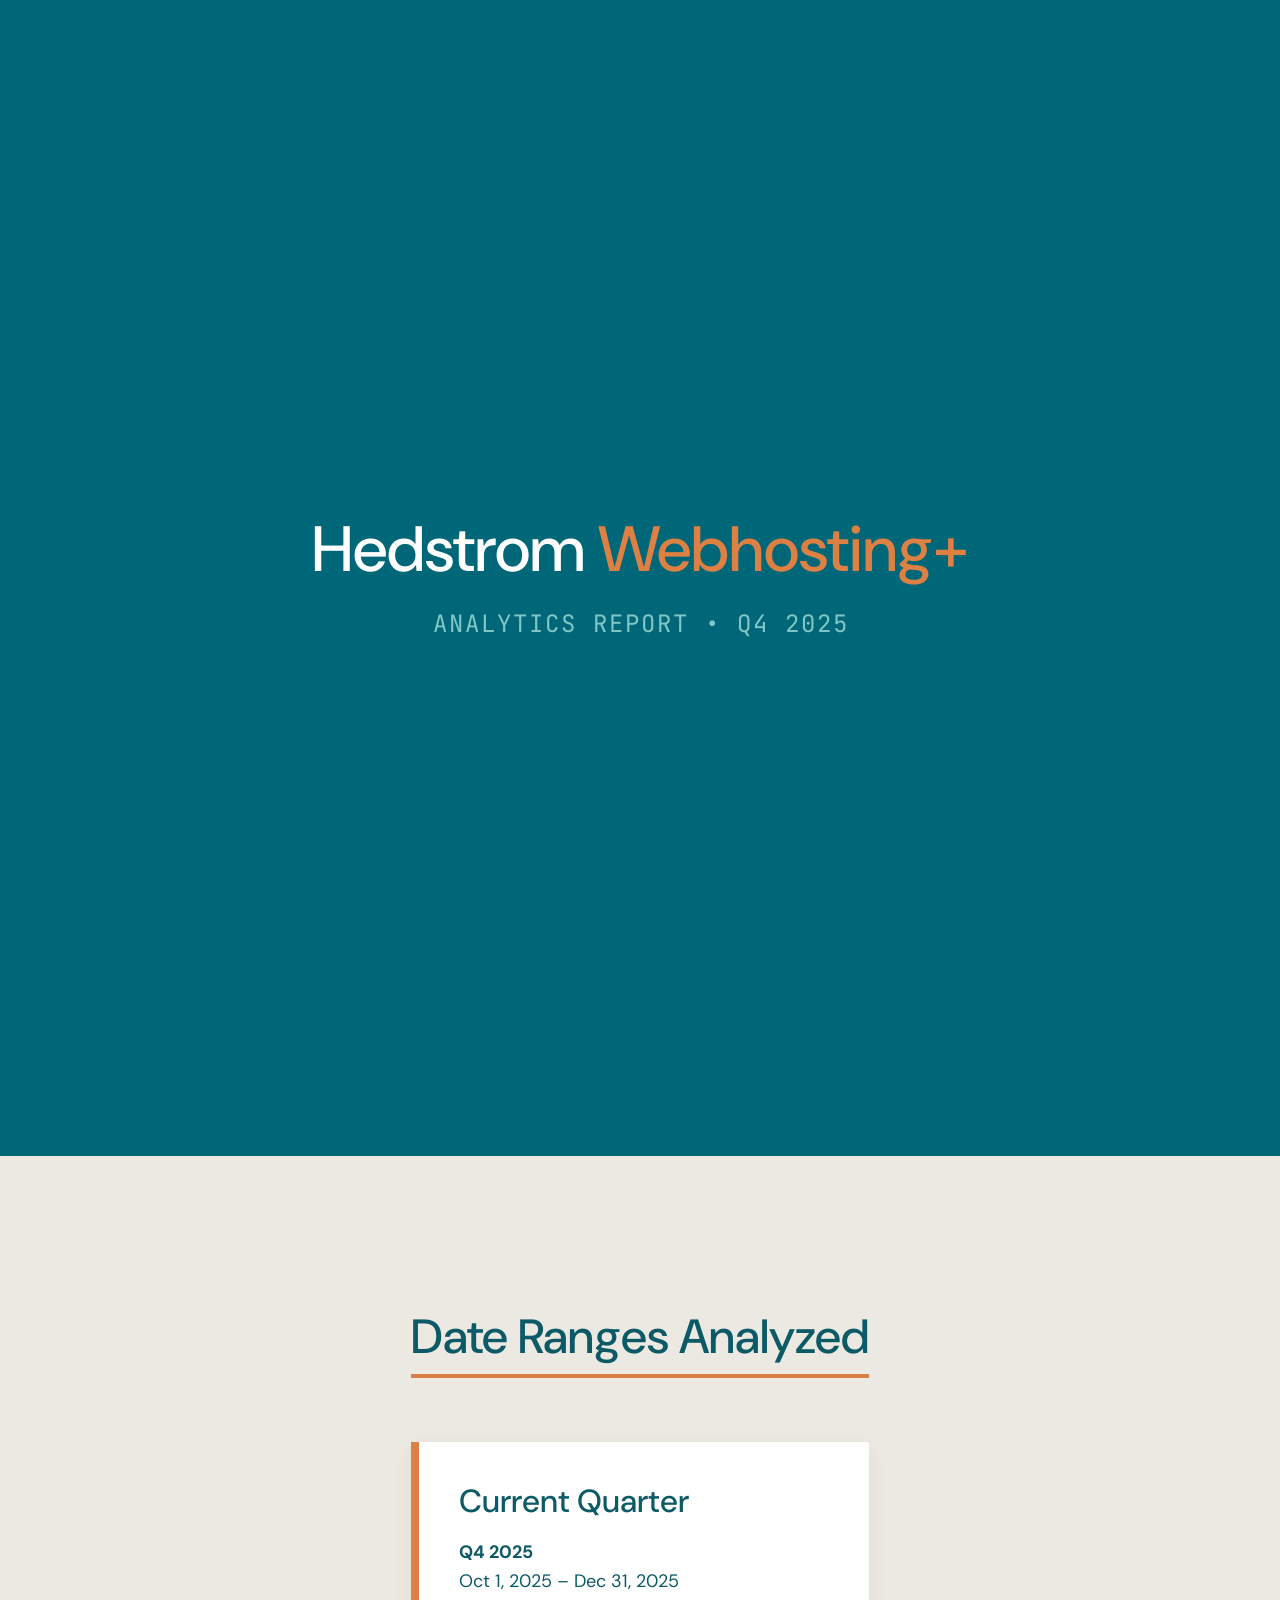
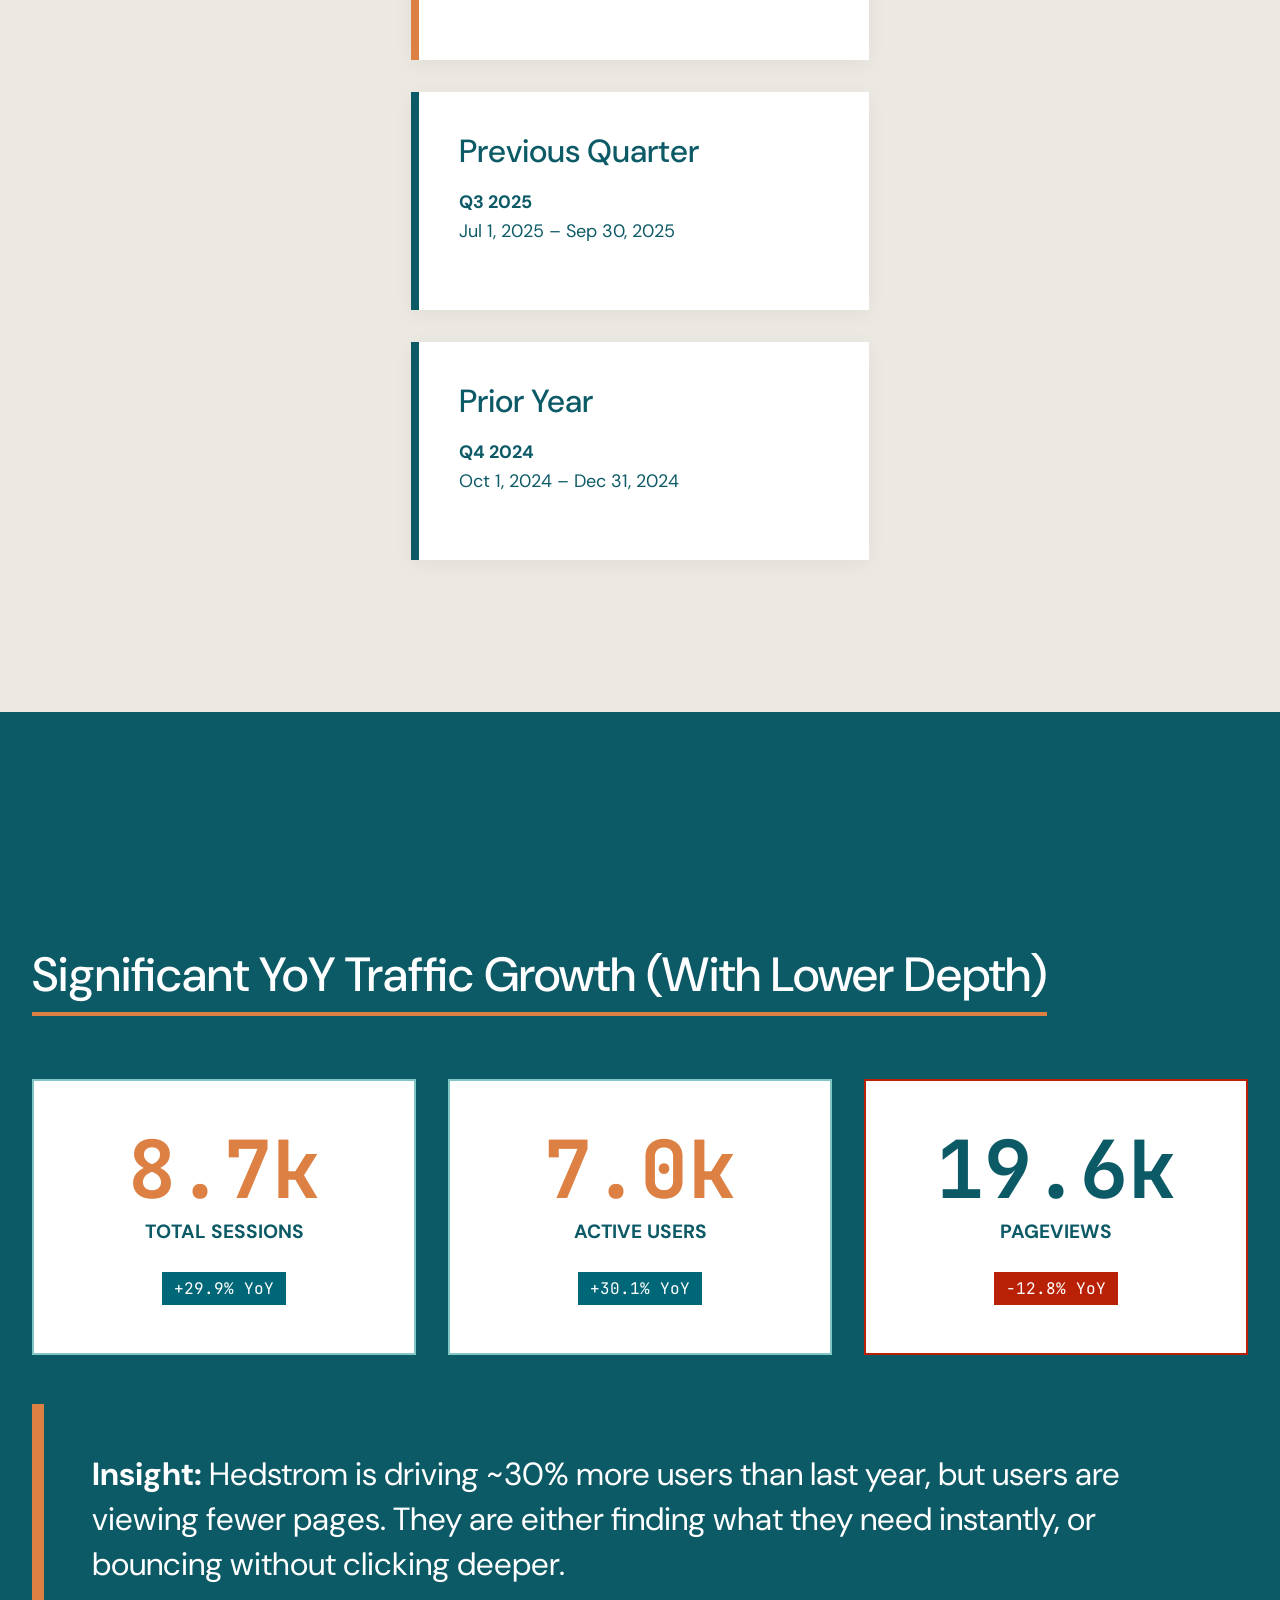
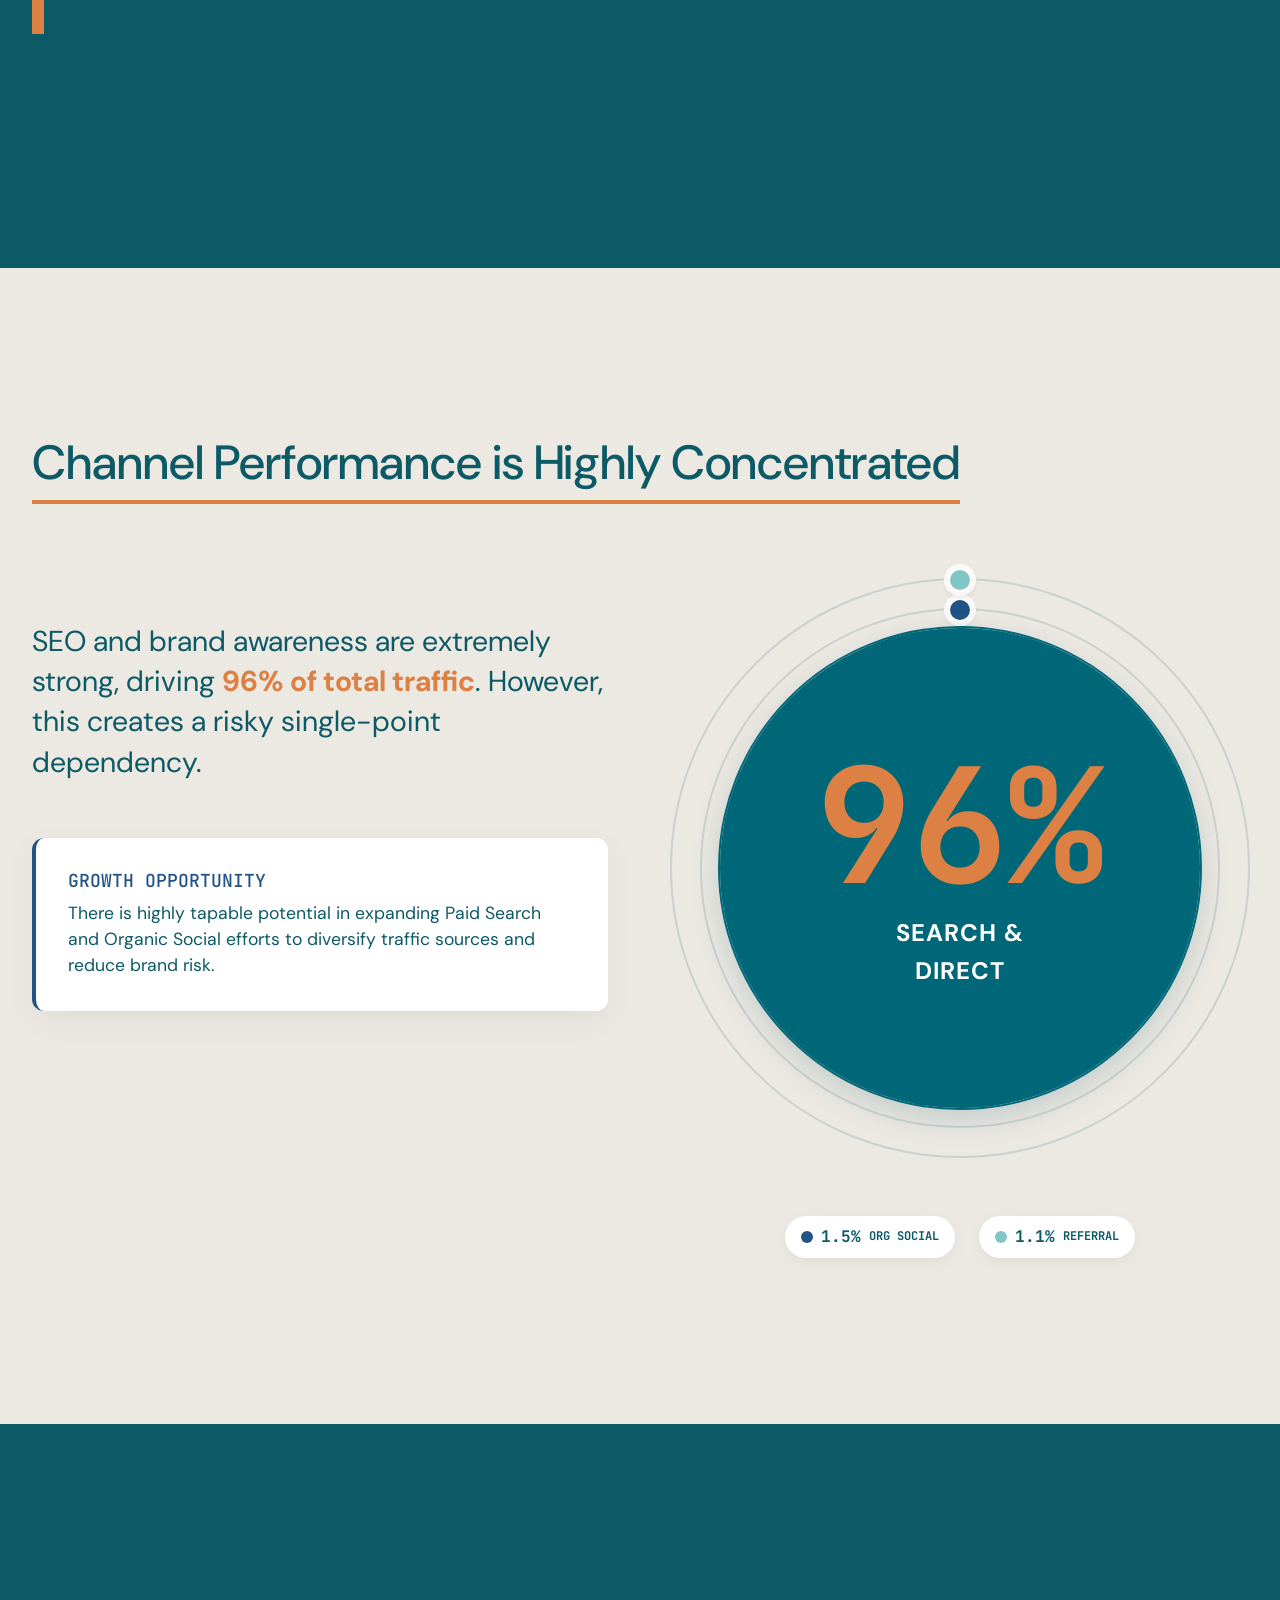
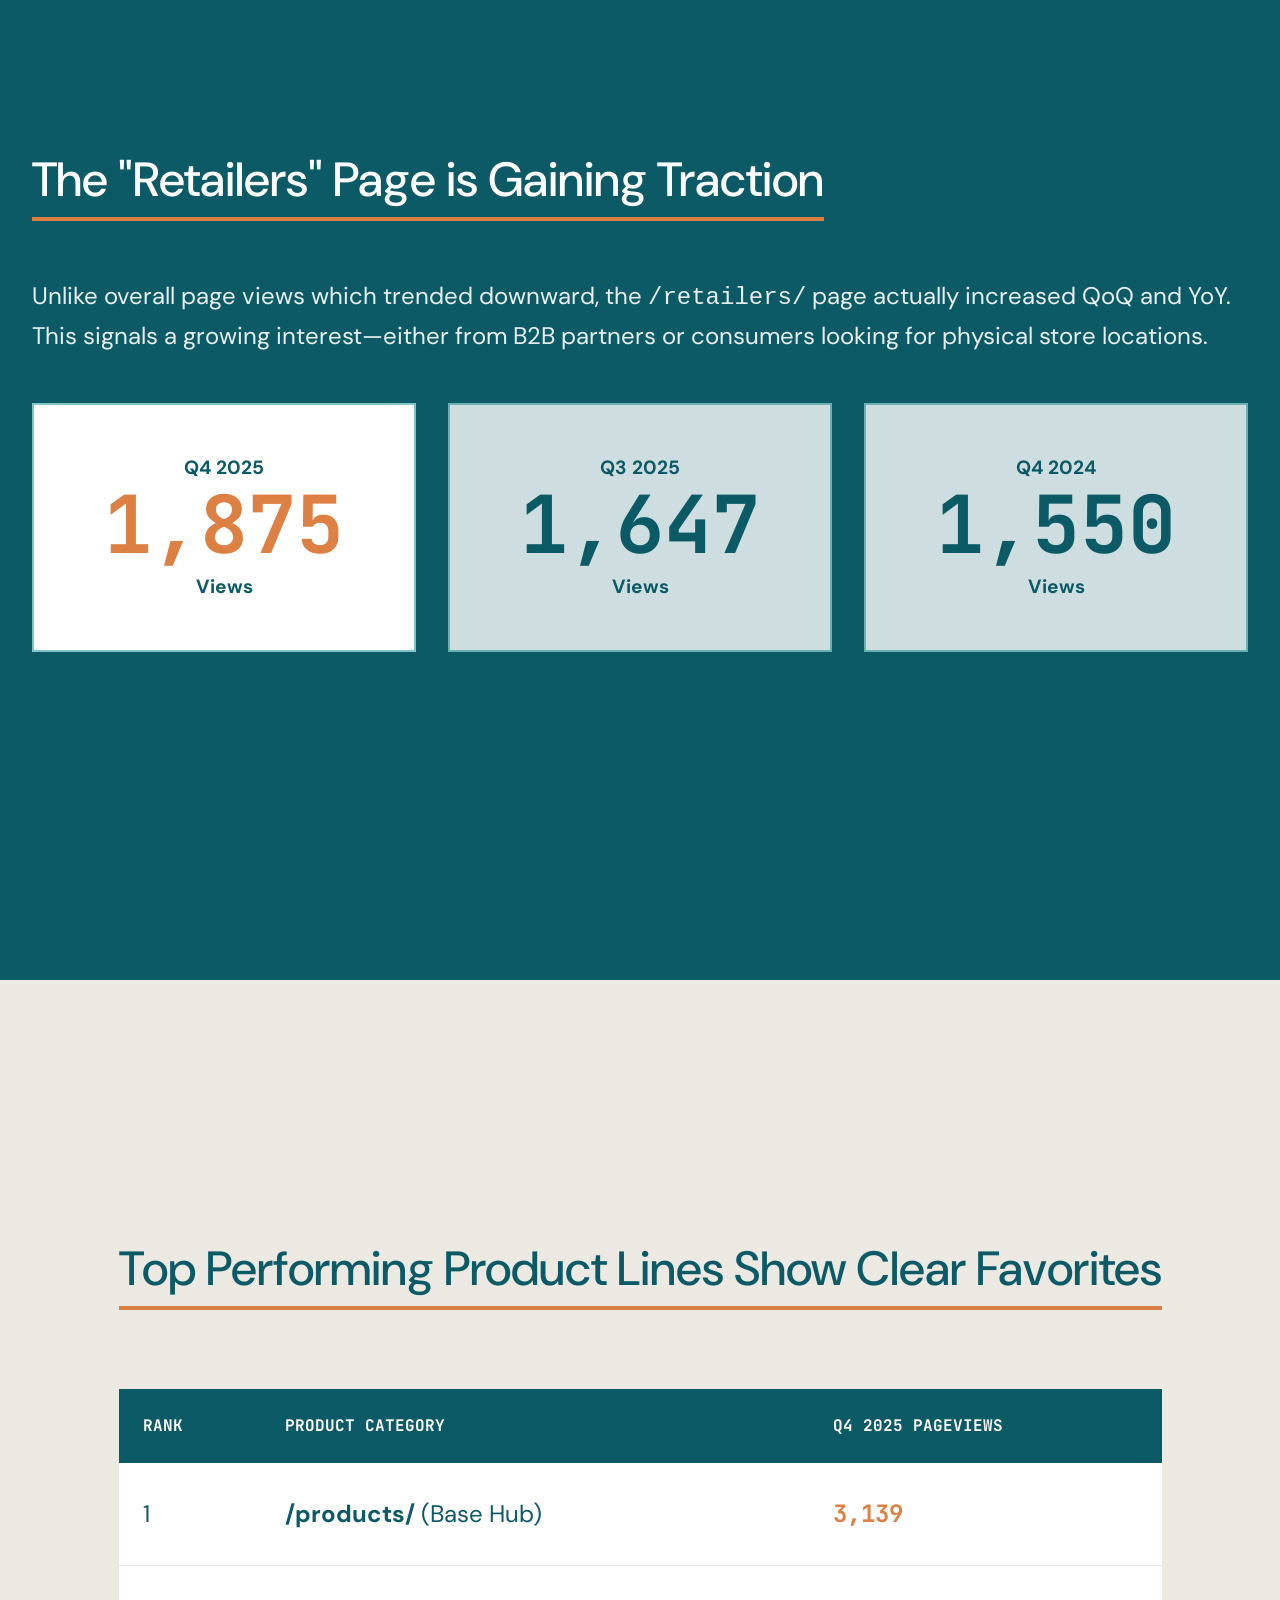
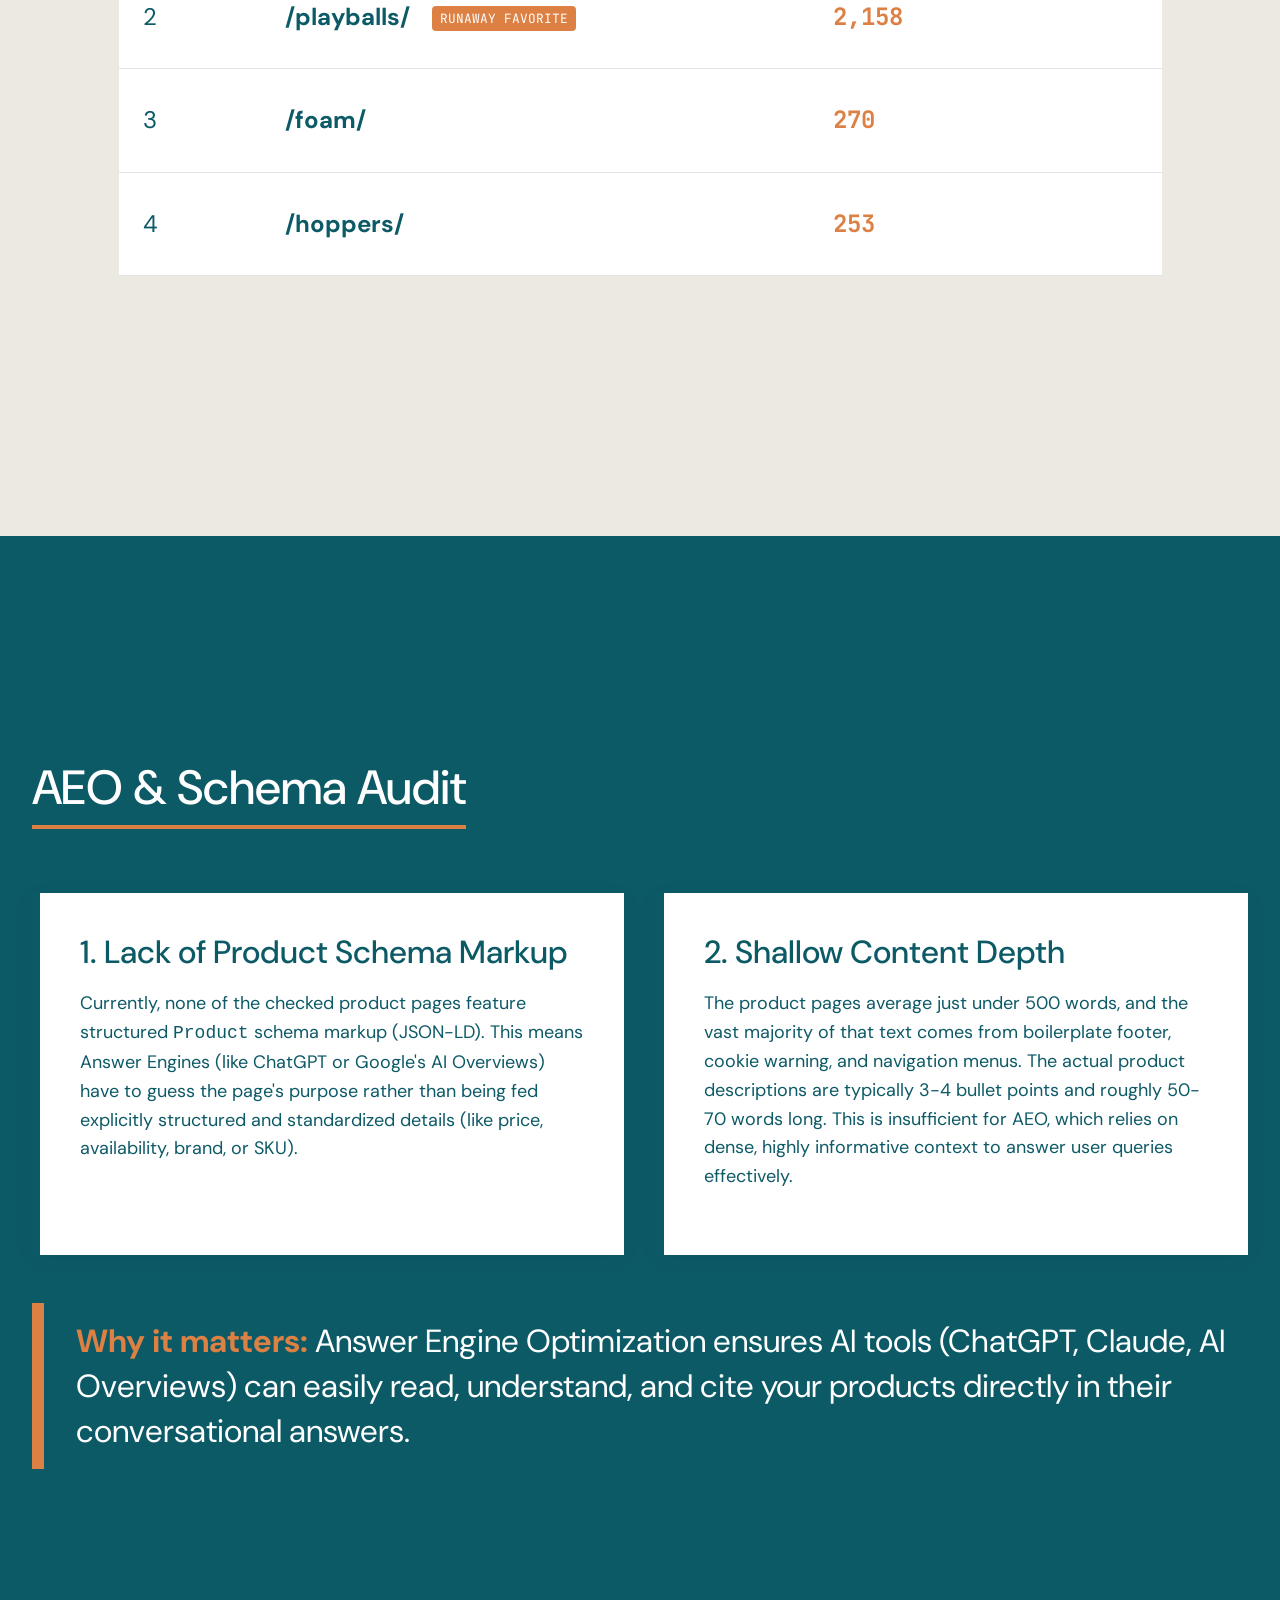
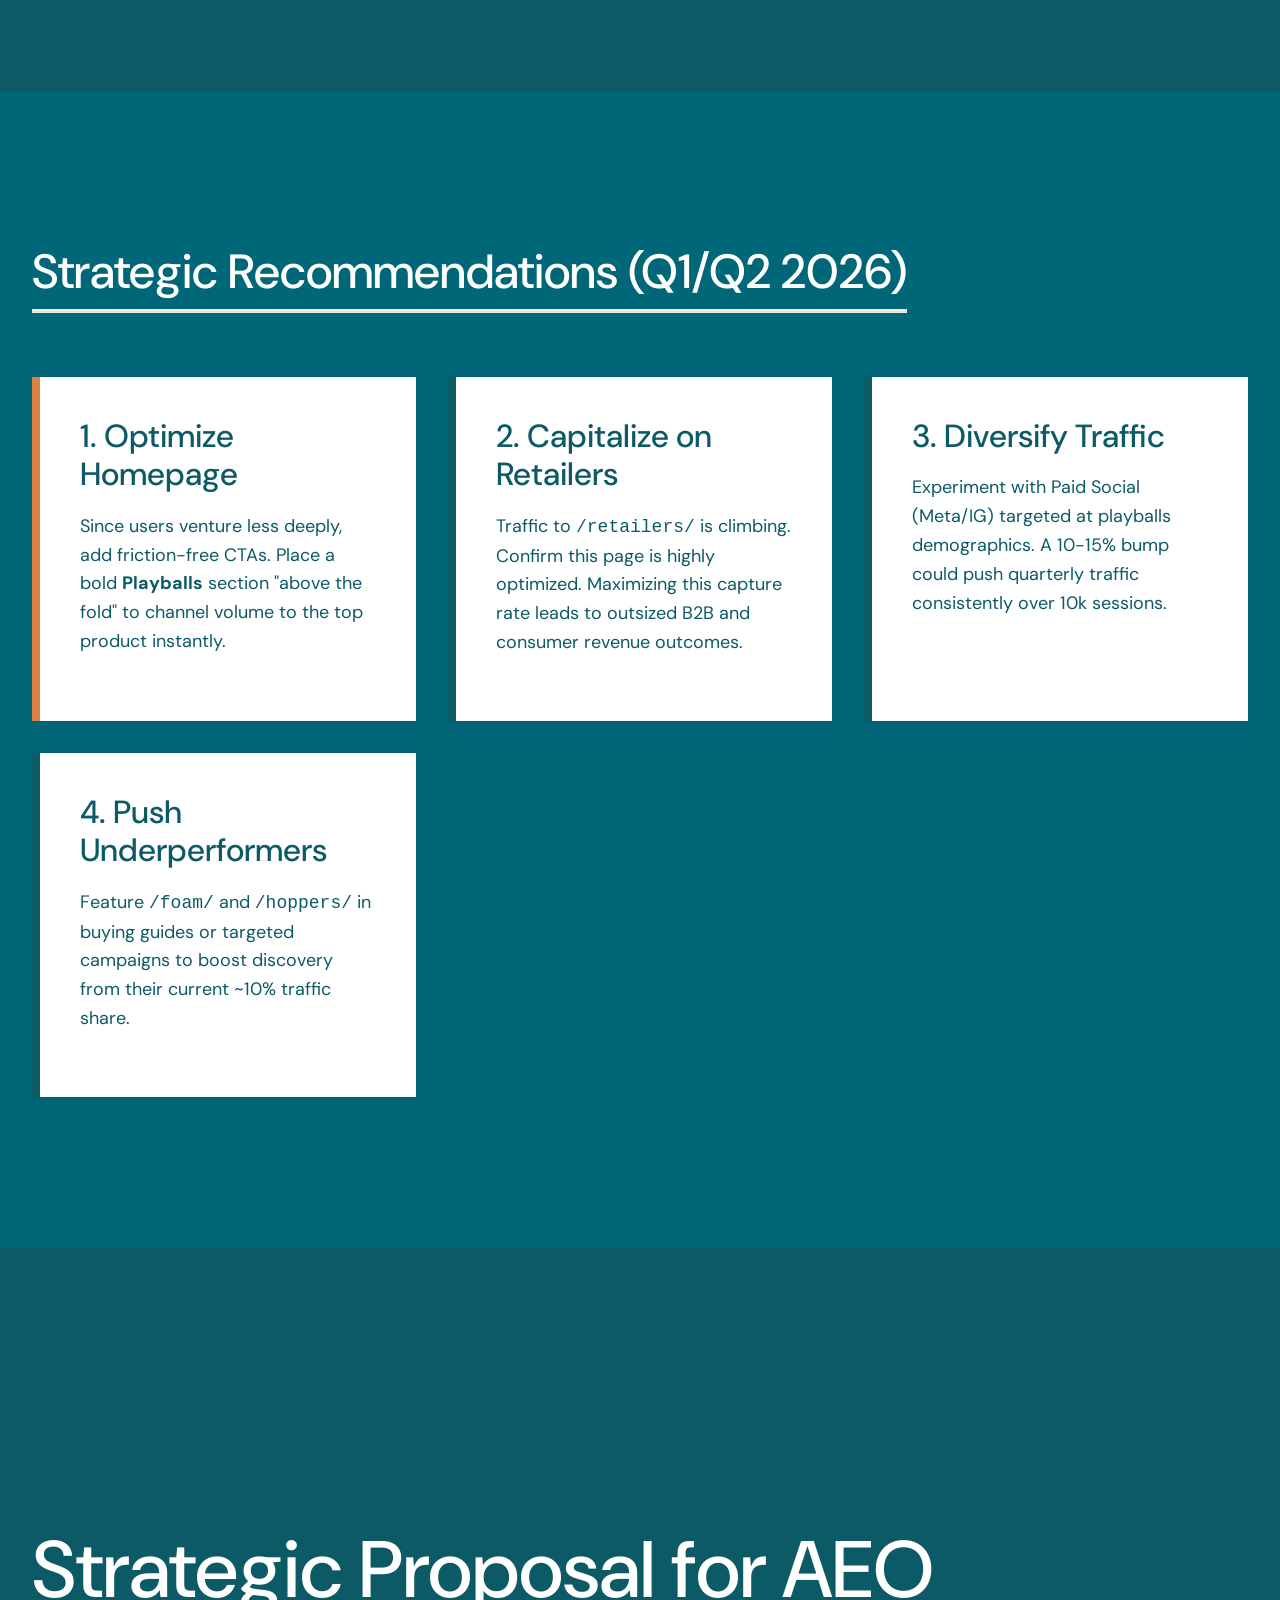
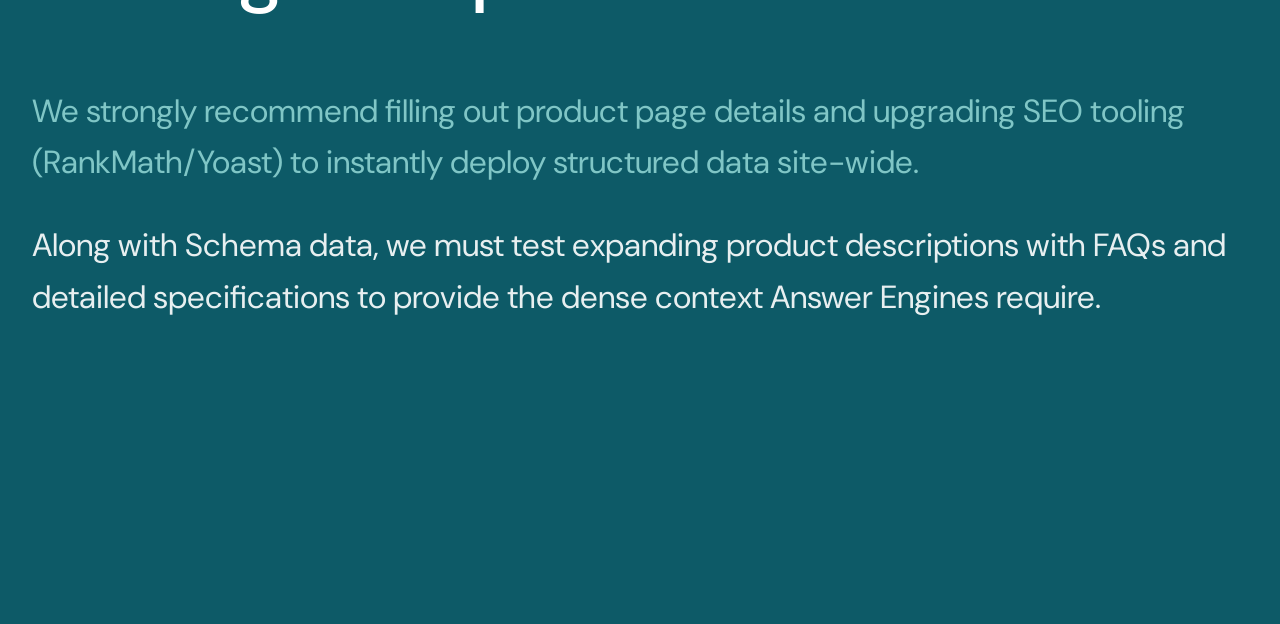
==== commit 1ca0c420: "Update title and meta information in Q4 report" ====
--- a/reports/2025/q4-report.html
+++ b/reports/2025/q4-report.html
@@ -4,7 +4,7 @@
 <head>
     <meta charset="UTF-8">
     <meta name="viewport" content="width=device-width, initial-scale=1.0">
-    <title>Hedstrom Analytics Insights - Q4 2025</title>
+    <title>Hedstrom Webhosting+ - Q4 2025</title>
     <link rel="preconnect" href="https://fonts.googleapis.com">
     <link rel="preconnect" href="https://fonts.gstatic.com" crossorigin>
     <link
@@ -18,8 +18,8 @@
     <!-- 1. Hero / Title Panel -->
     <section class="accent hero">
         <div class="container reveal">
-            <h1>Hedstrom <span>Analytics Insights</span></h1>
-            <div class="meta">Google Analytics 4 • Q4 2025</div>
+            <h1>Hedstrom <span>Webhosting+</span></h1>
+            <div class="meta">Analytics Report • Q4 2025</div>
         </div>
     </section>
 
@@ -317,4 +317,4 @@
 
 </body>
 
-</html>+</html>
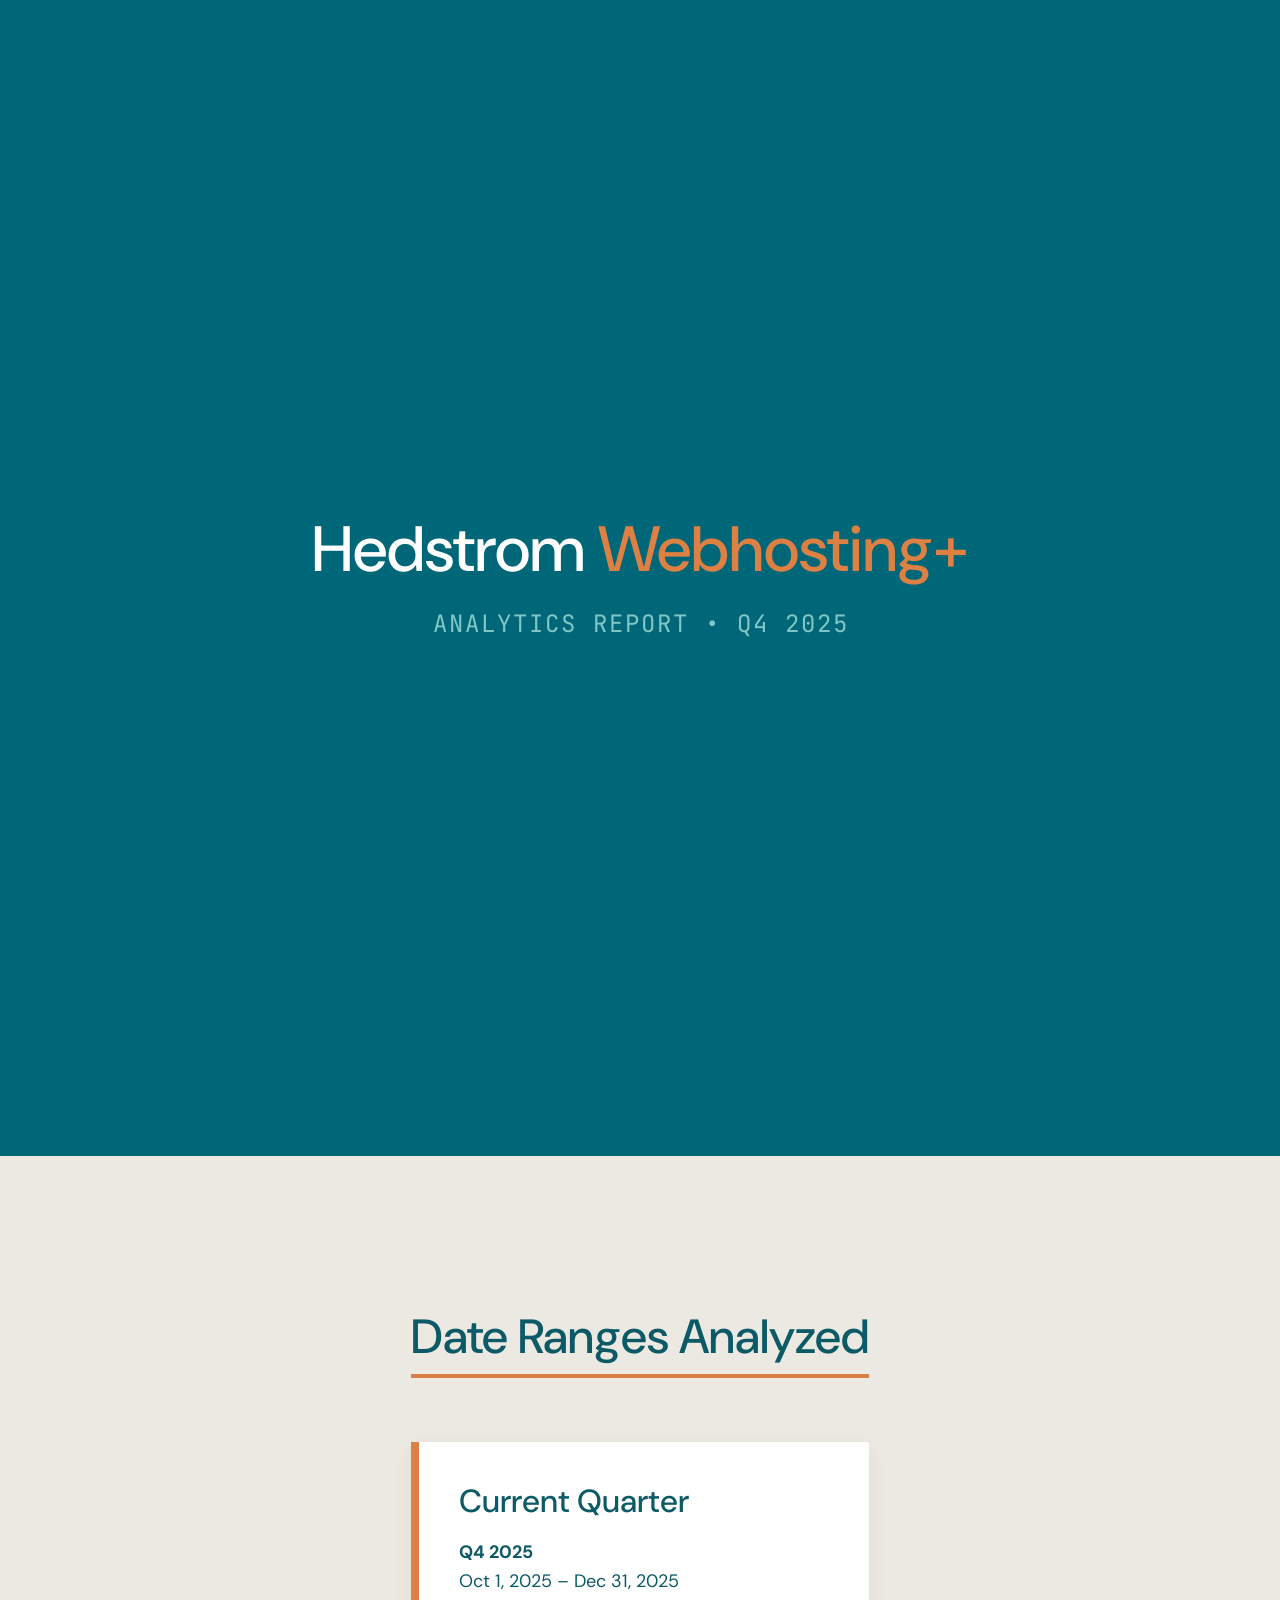
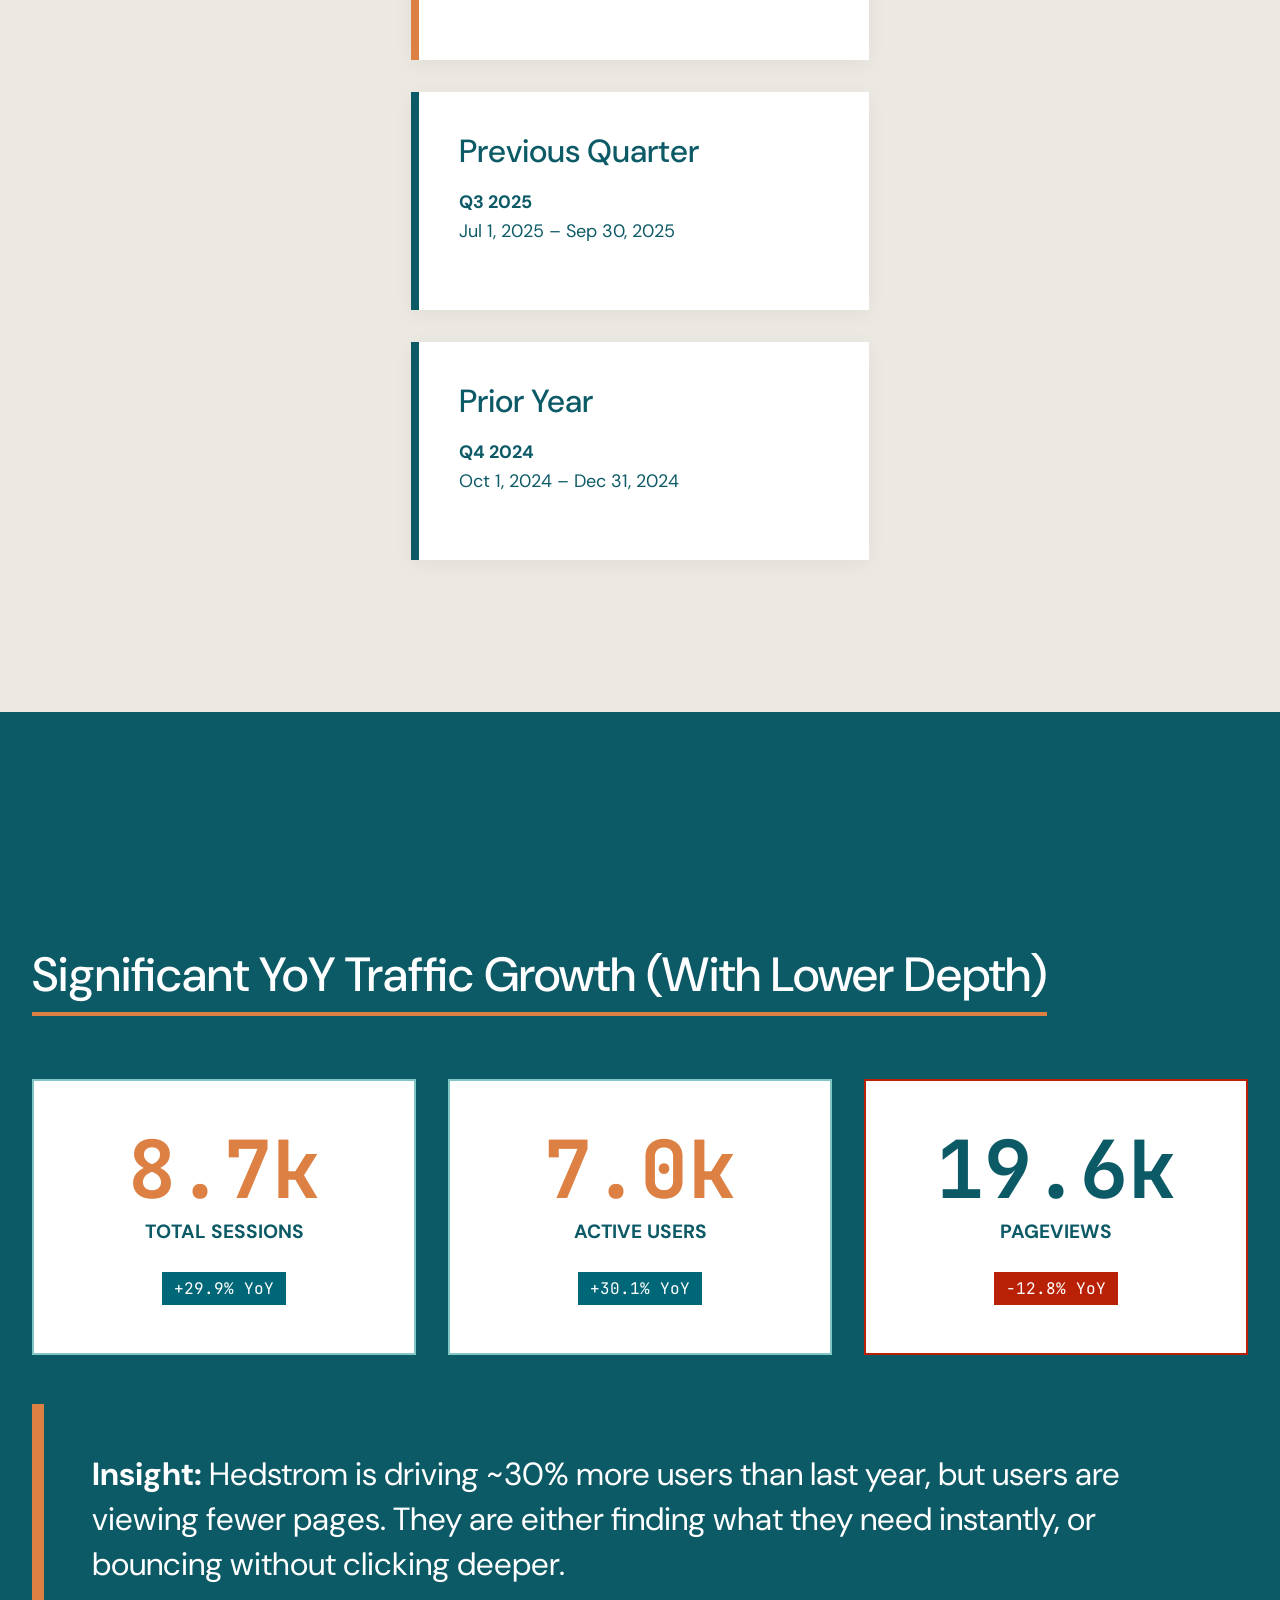
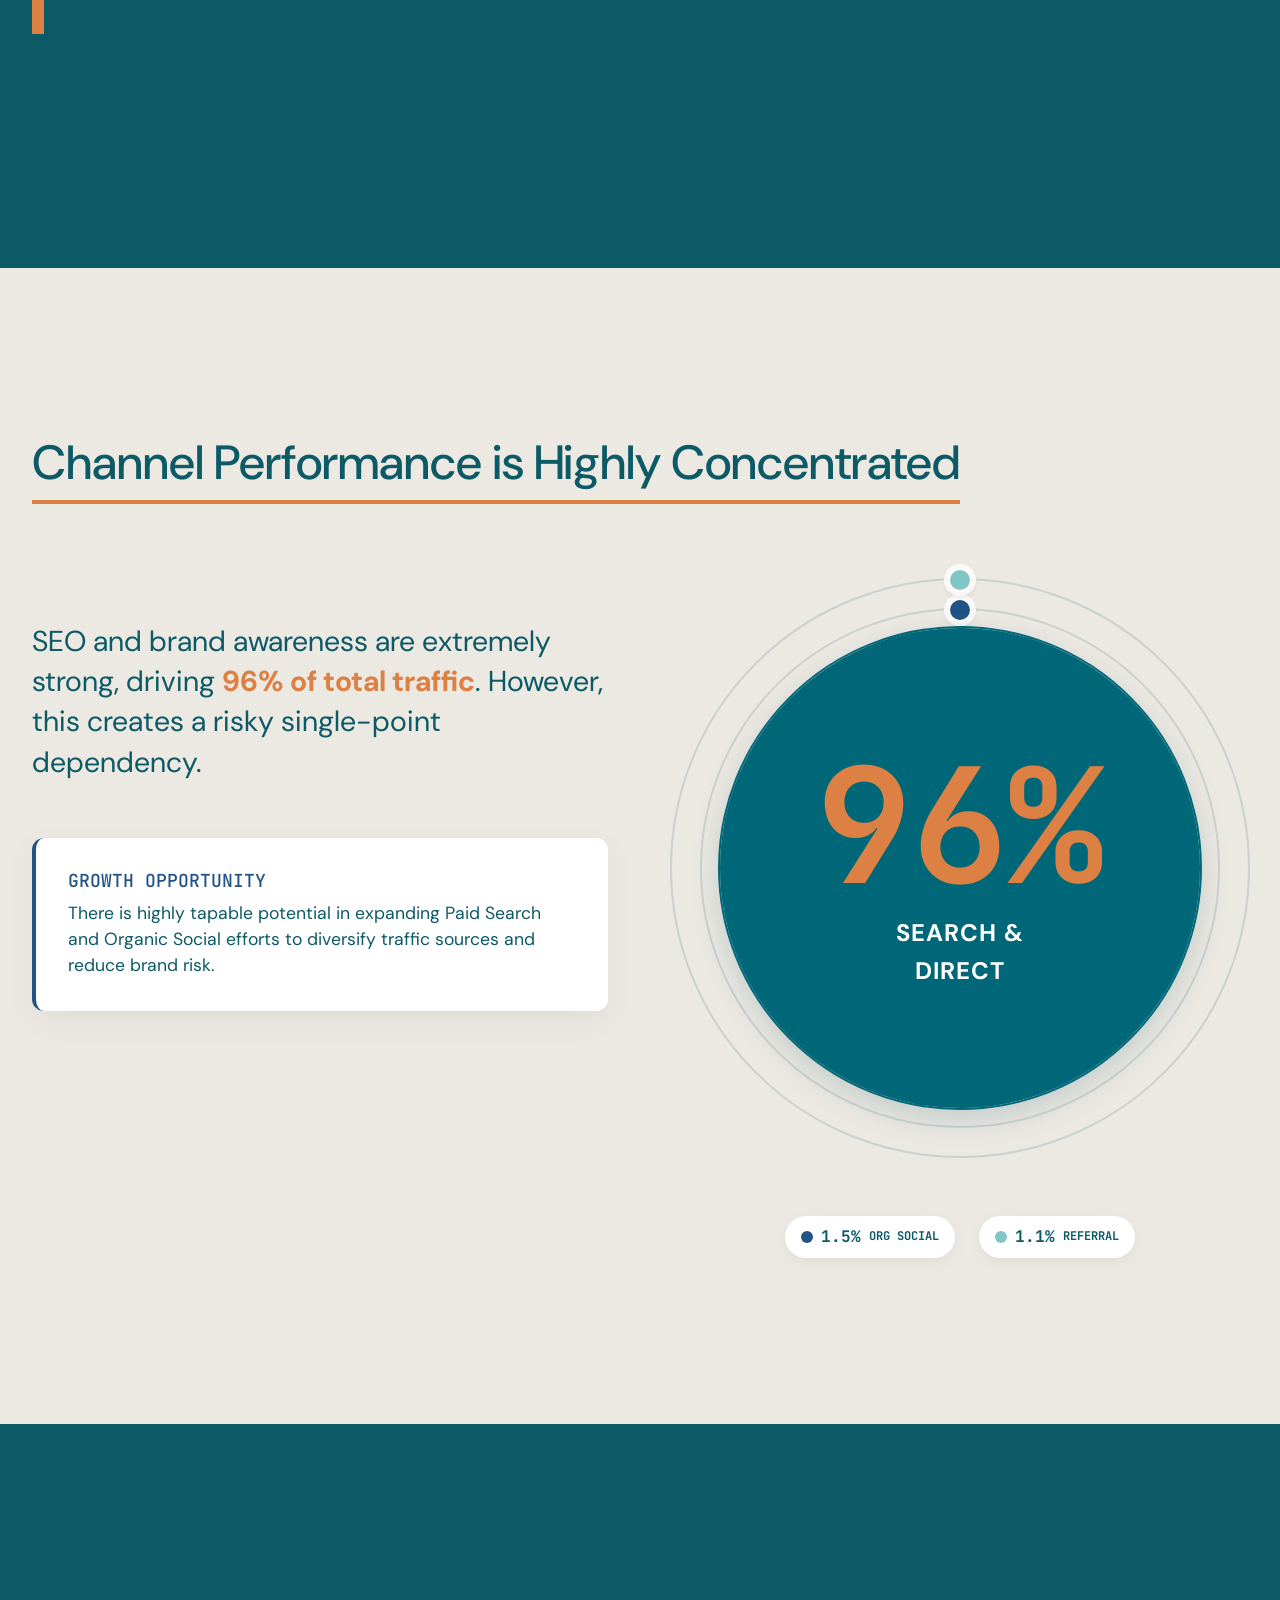
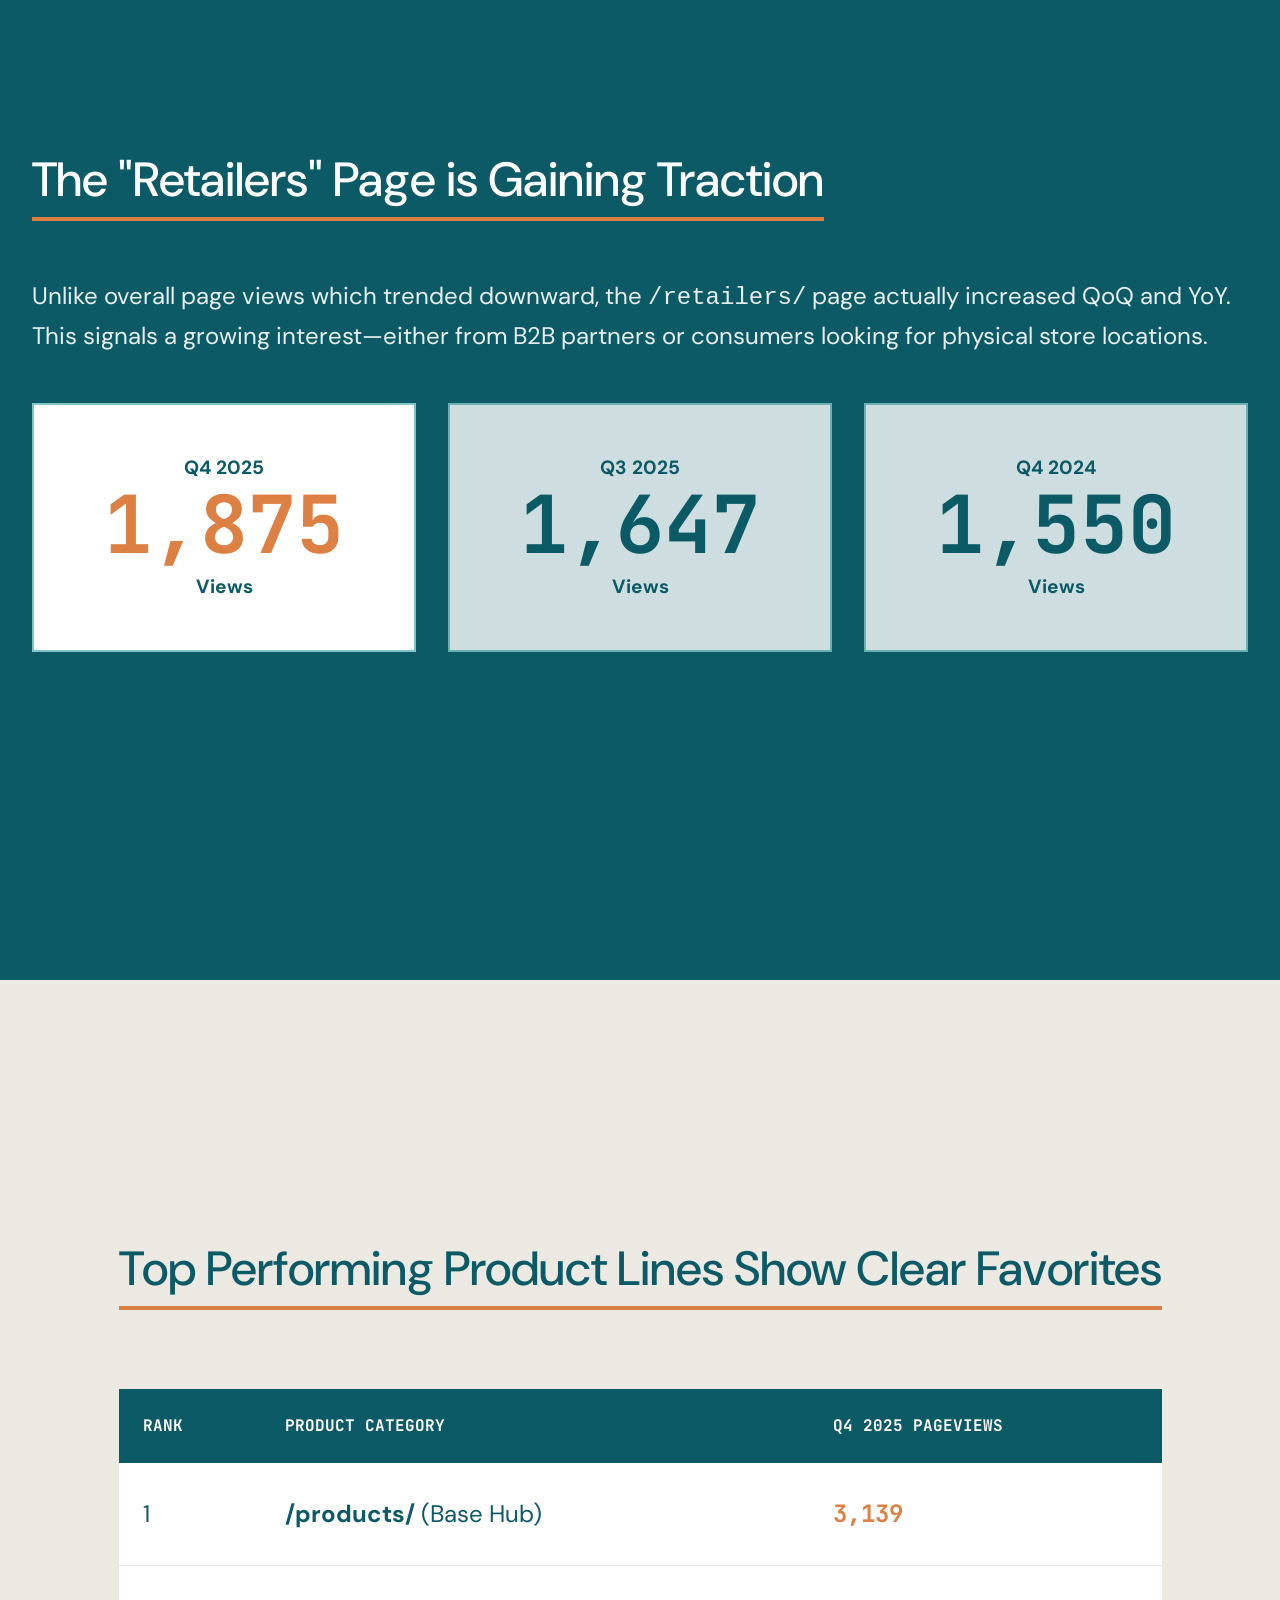
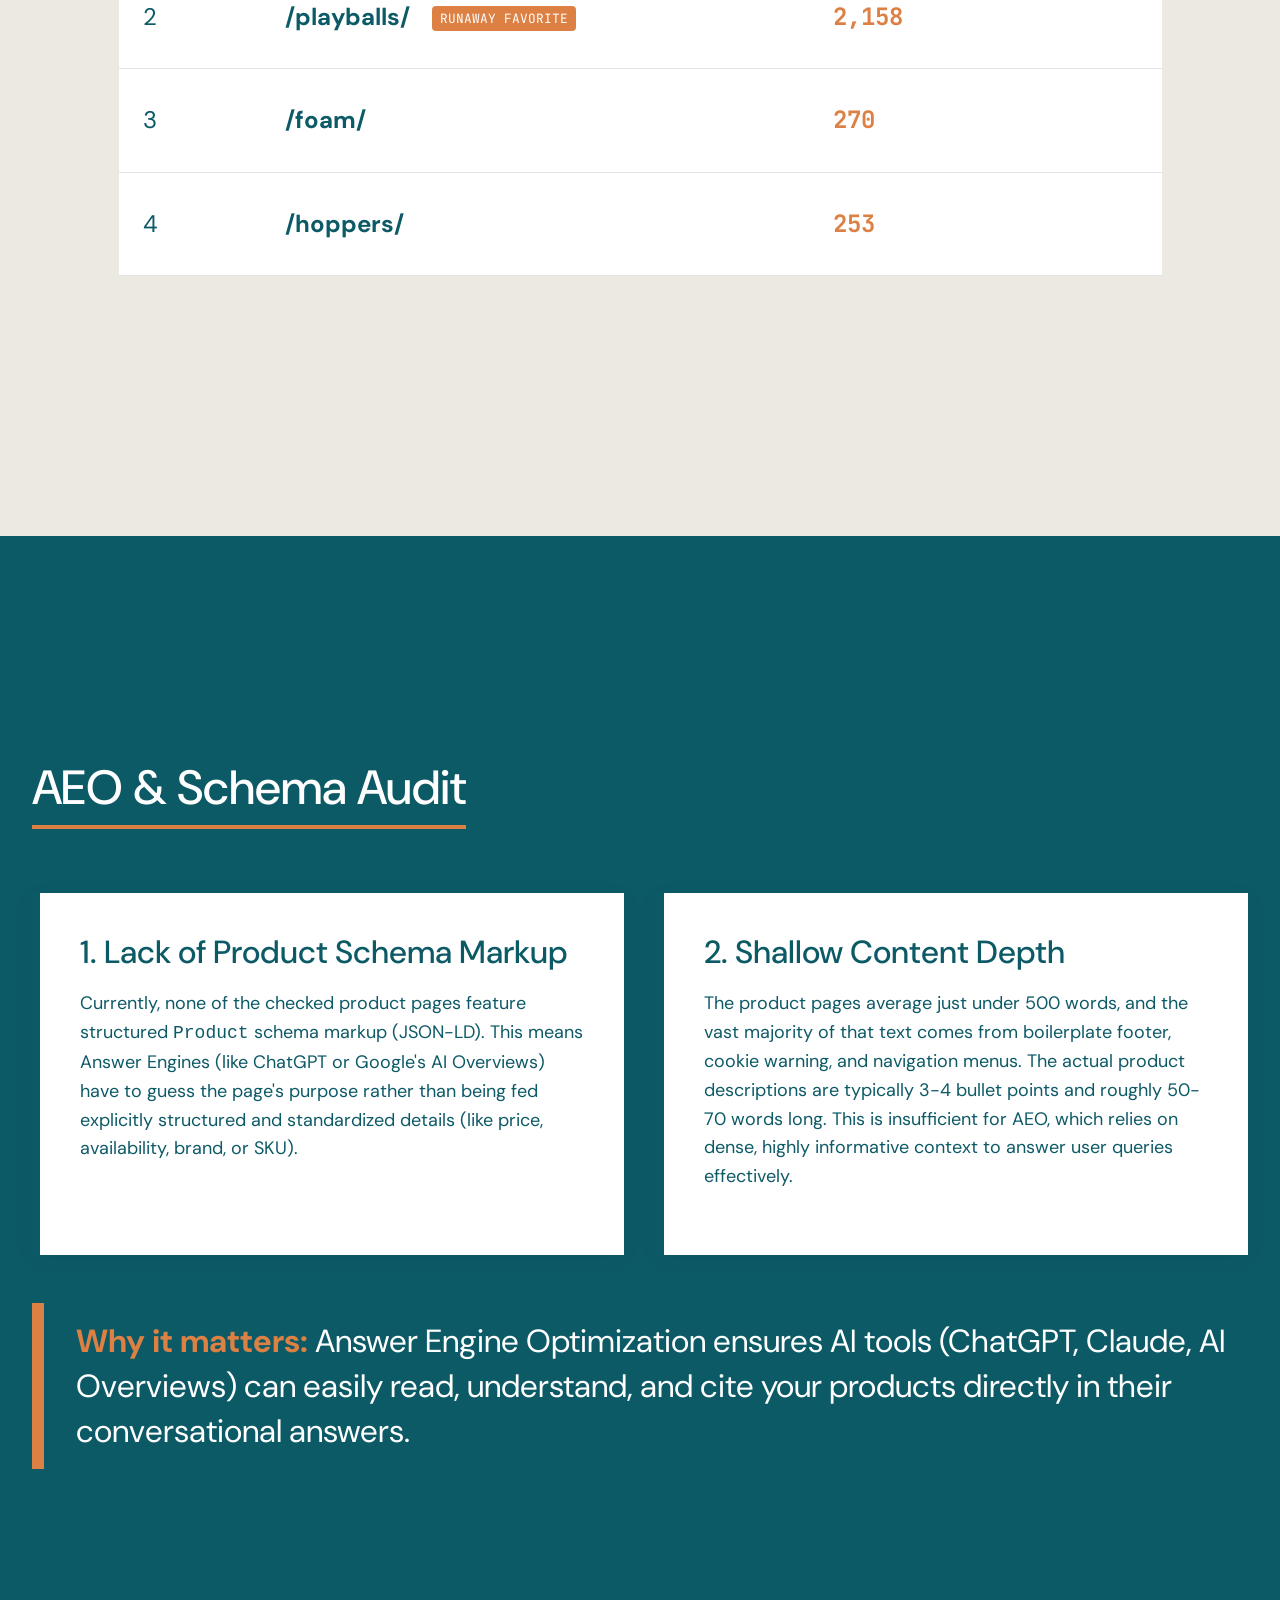
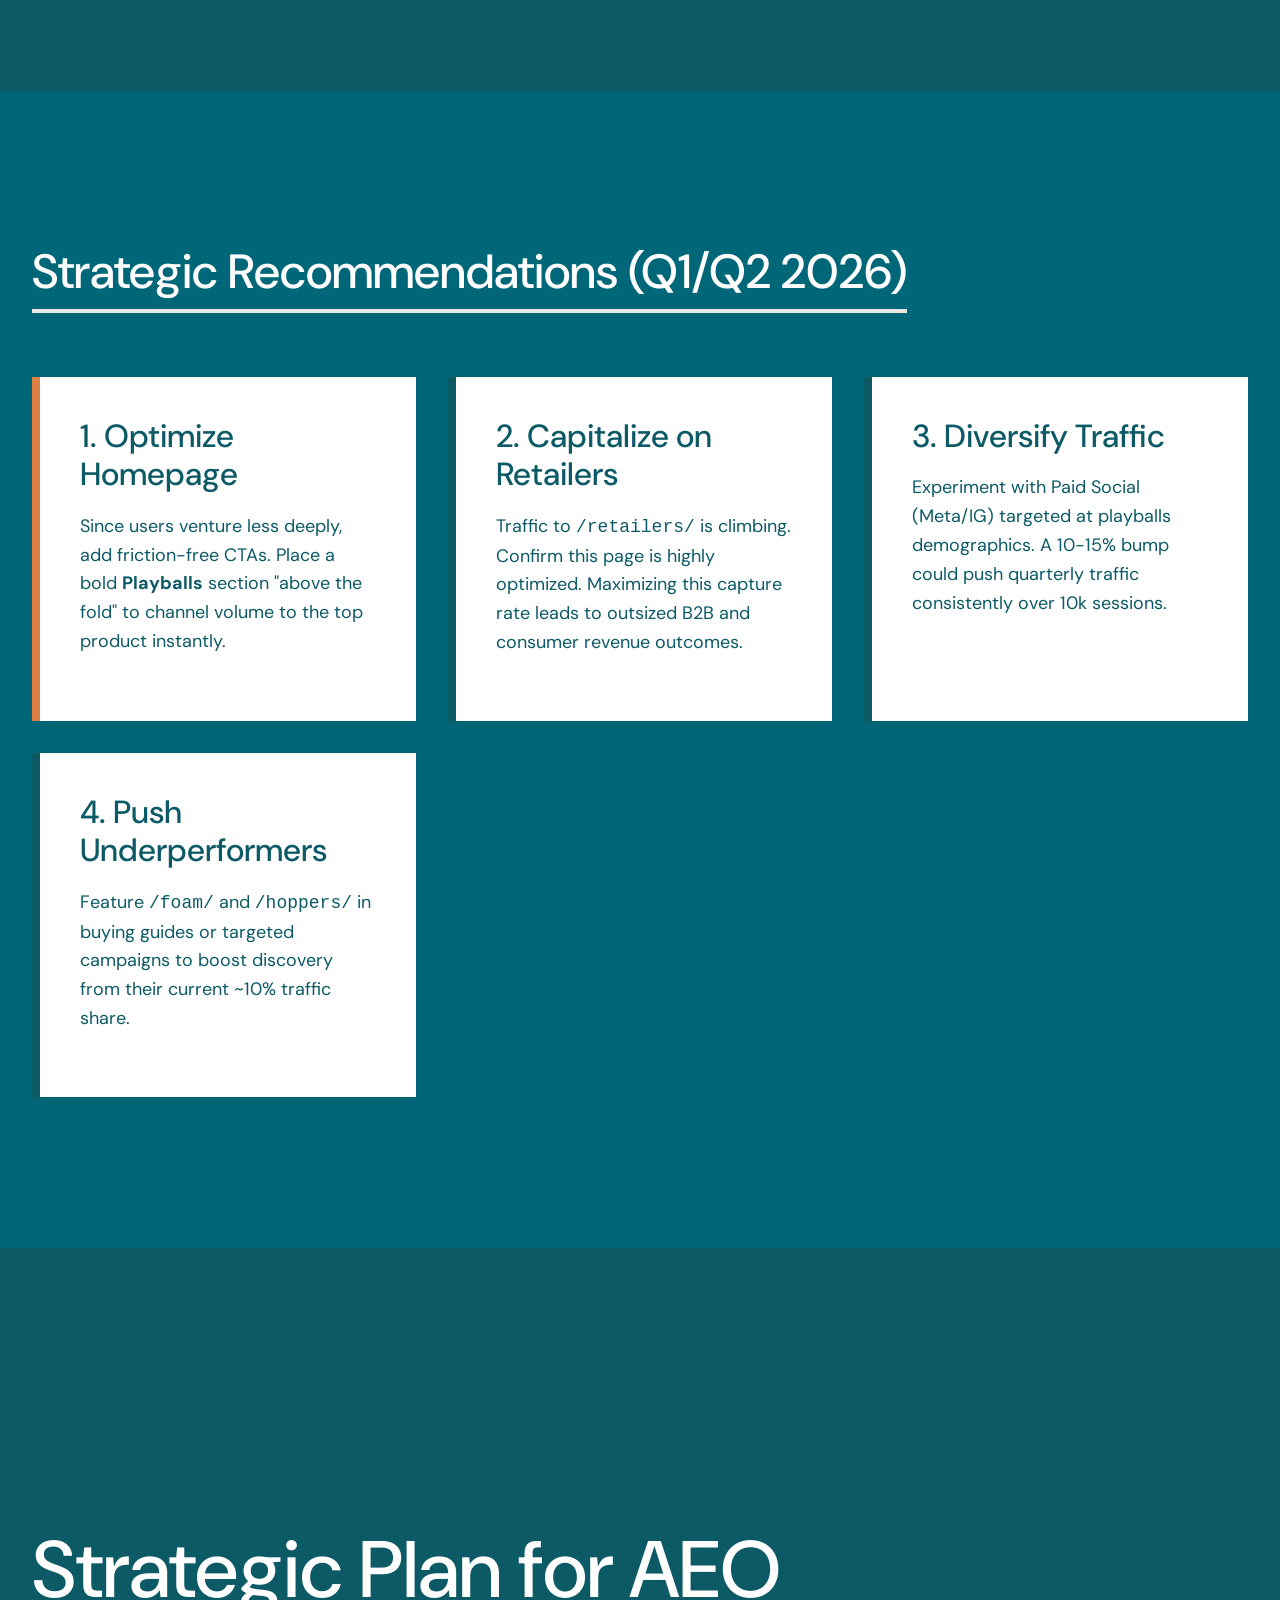
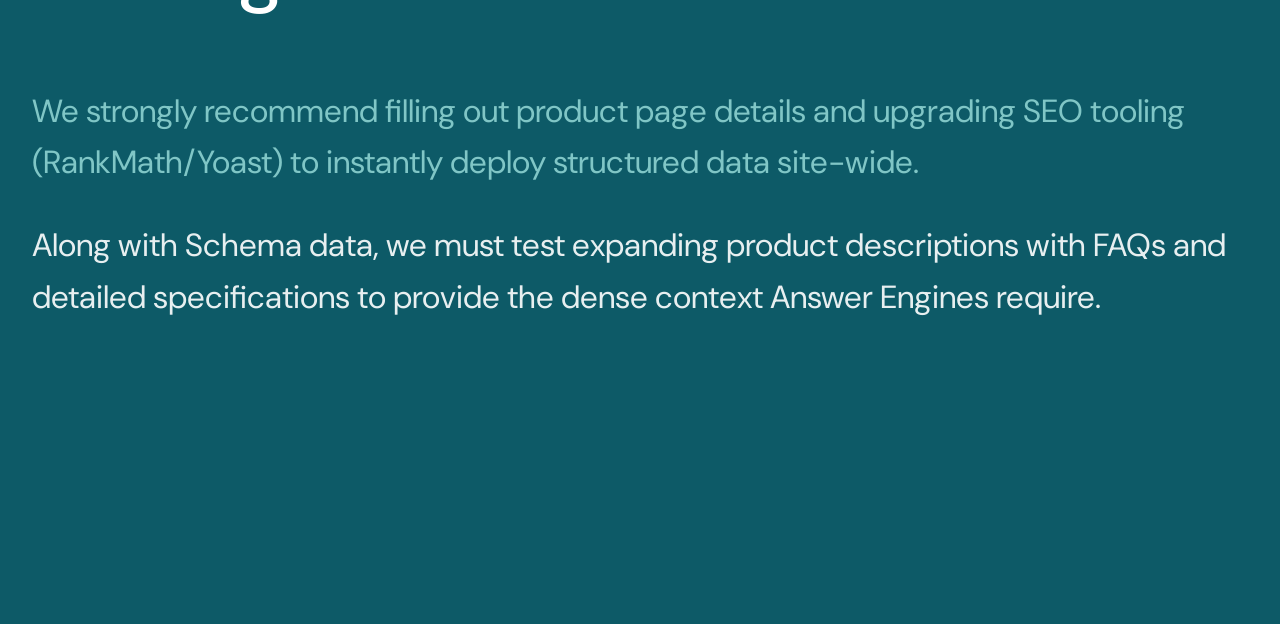
==== commit 5540412c: "Update section title from 'Proposal' to 'Plan'" ====
--- a/reports/2025/q4-report.html
+++ b/reports/2025/q4-report.html
@@ -275,7 +275,7 @@
     <!-- 9. Big Closer -->
     <section class="dark" style="min-height: 80vh;">
         <div class="container reveal">
-            <h2 style="font-size: 5rem; line-height: 1.1; border: none; margin-bottom: 2rem;">Strategic Proposal for AEO
+            <h2 style="font-size: 5rem; line-height: 1.1; border: none; margin-bottom: 2rem;">Strategic Plan for AEO
             </h2>
 
             <p style="font-size: 2rem; color: var(--light-teal);">We strongly recommend filling out product page details
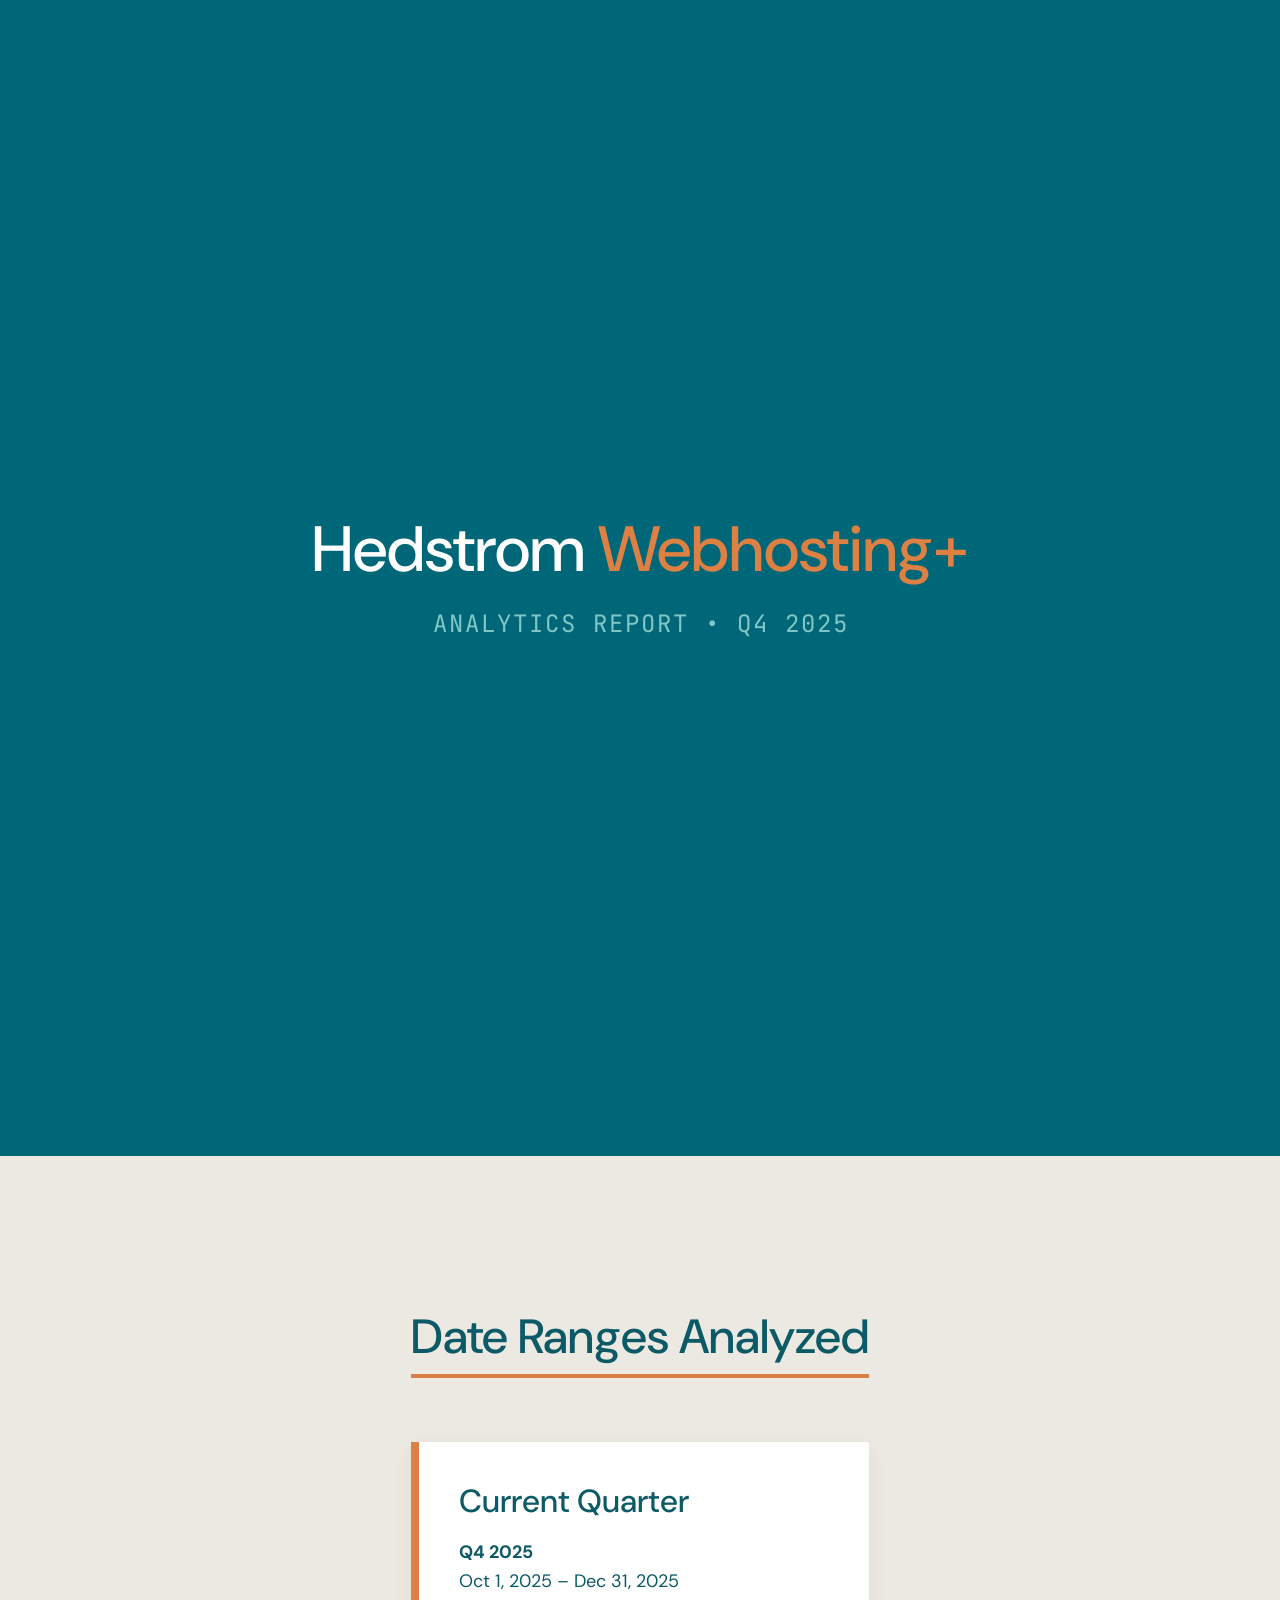
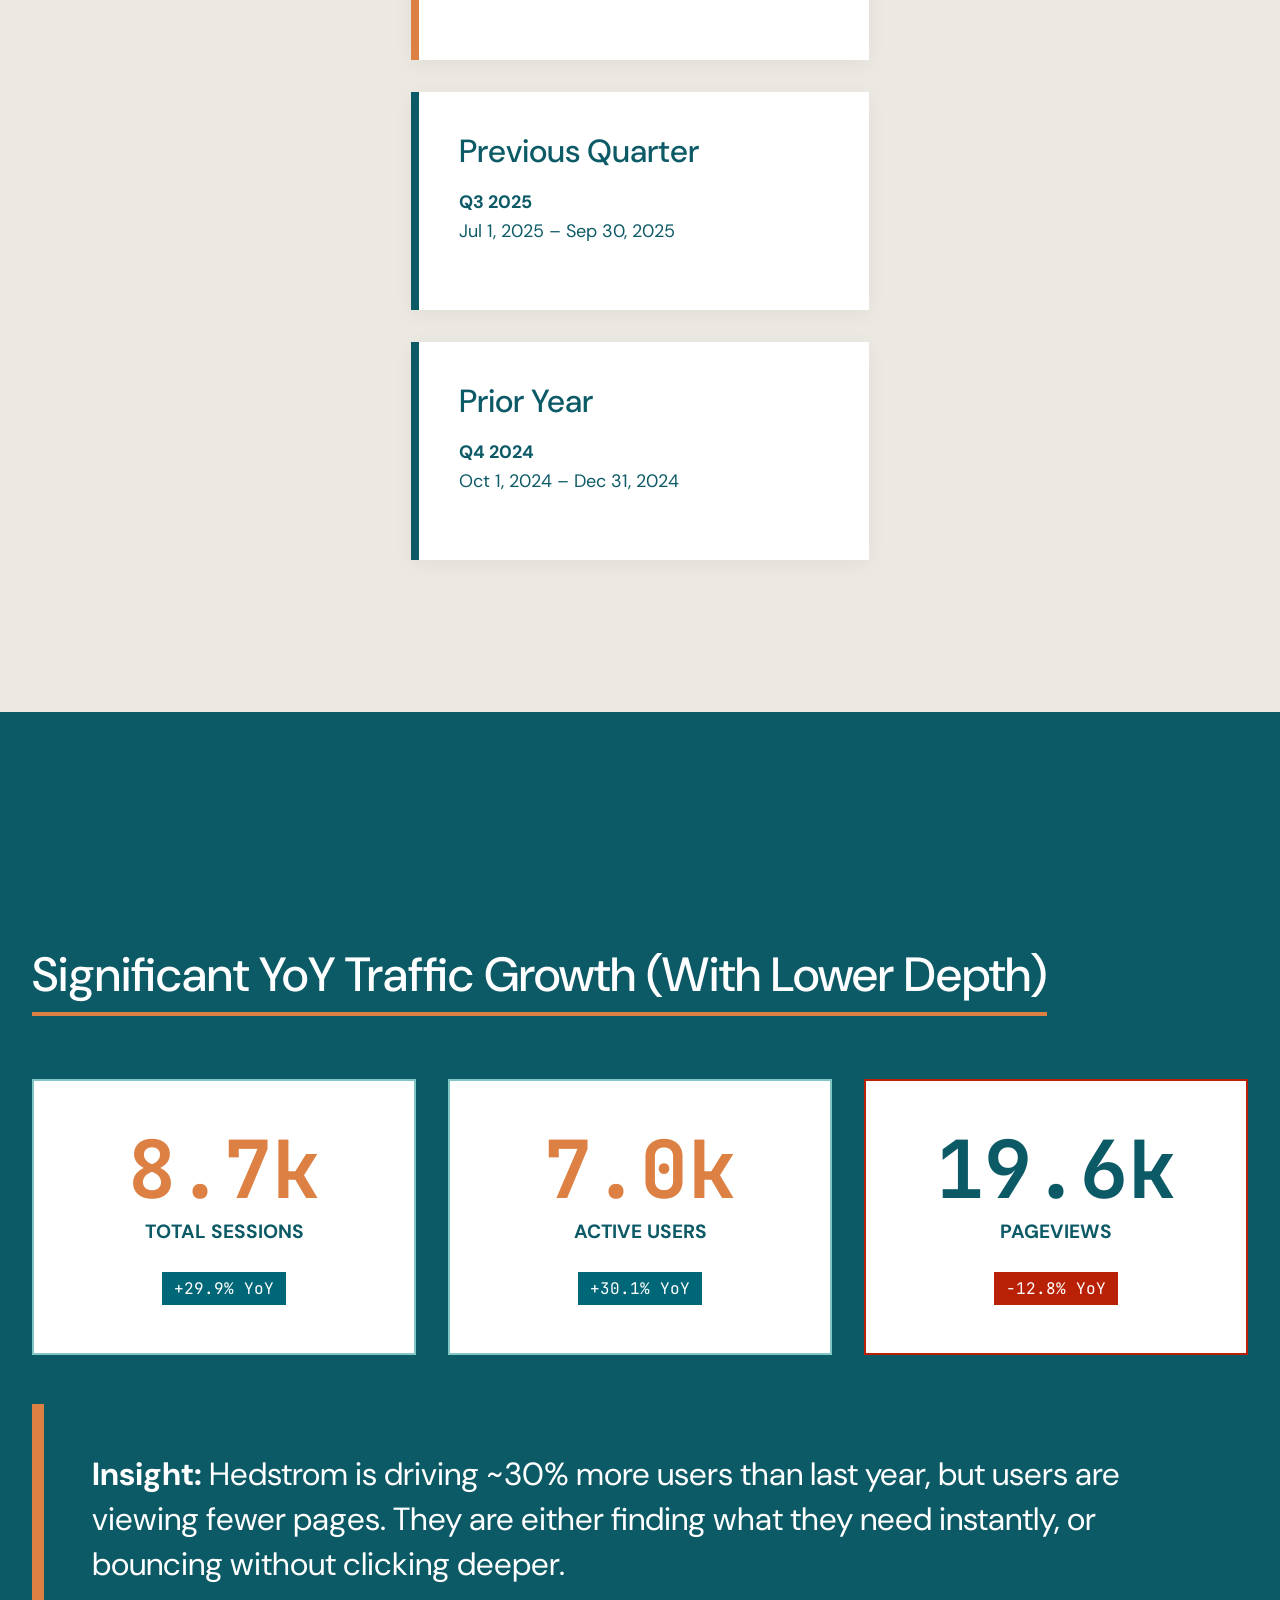
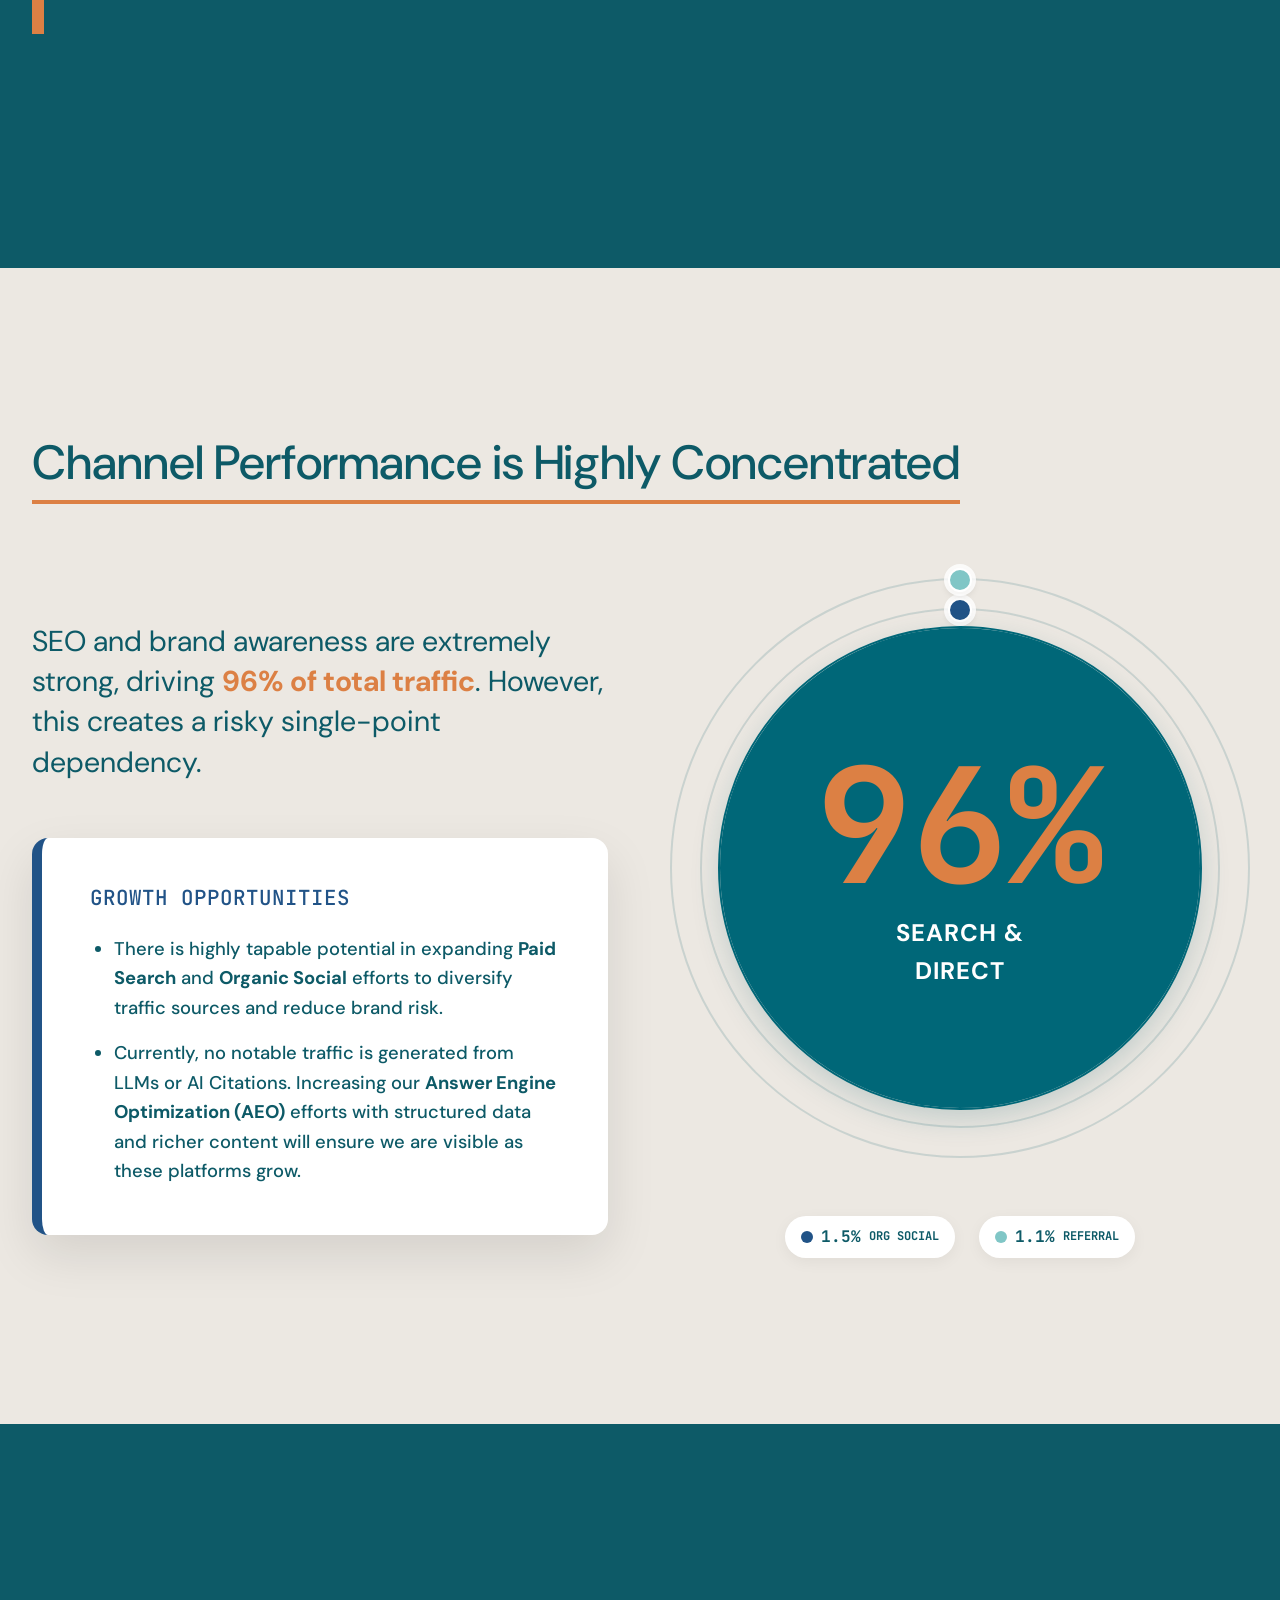
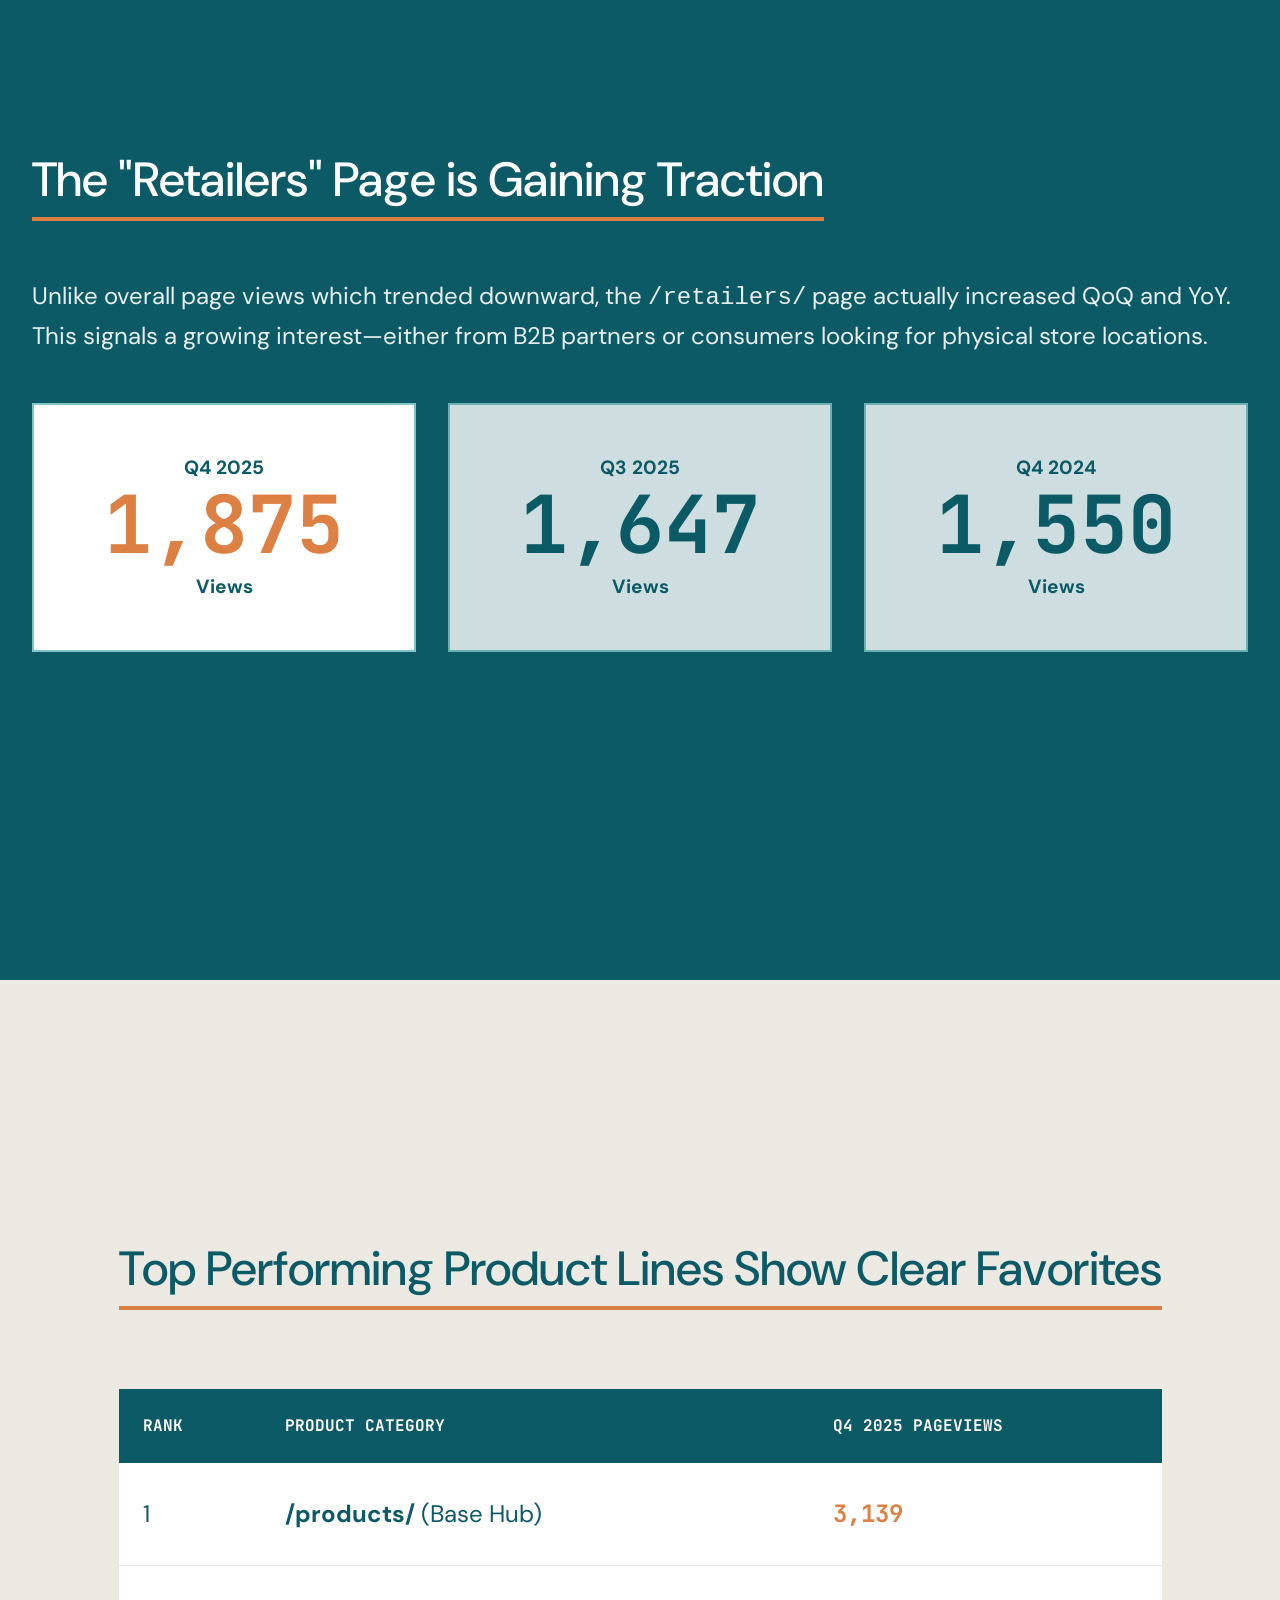
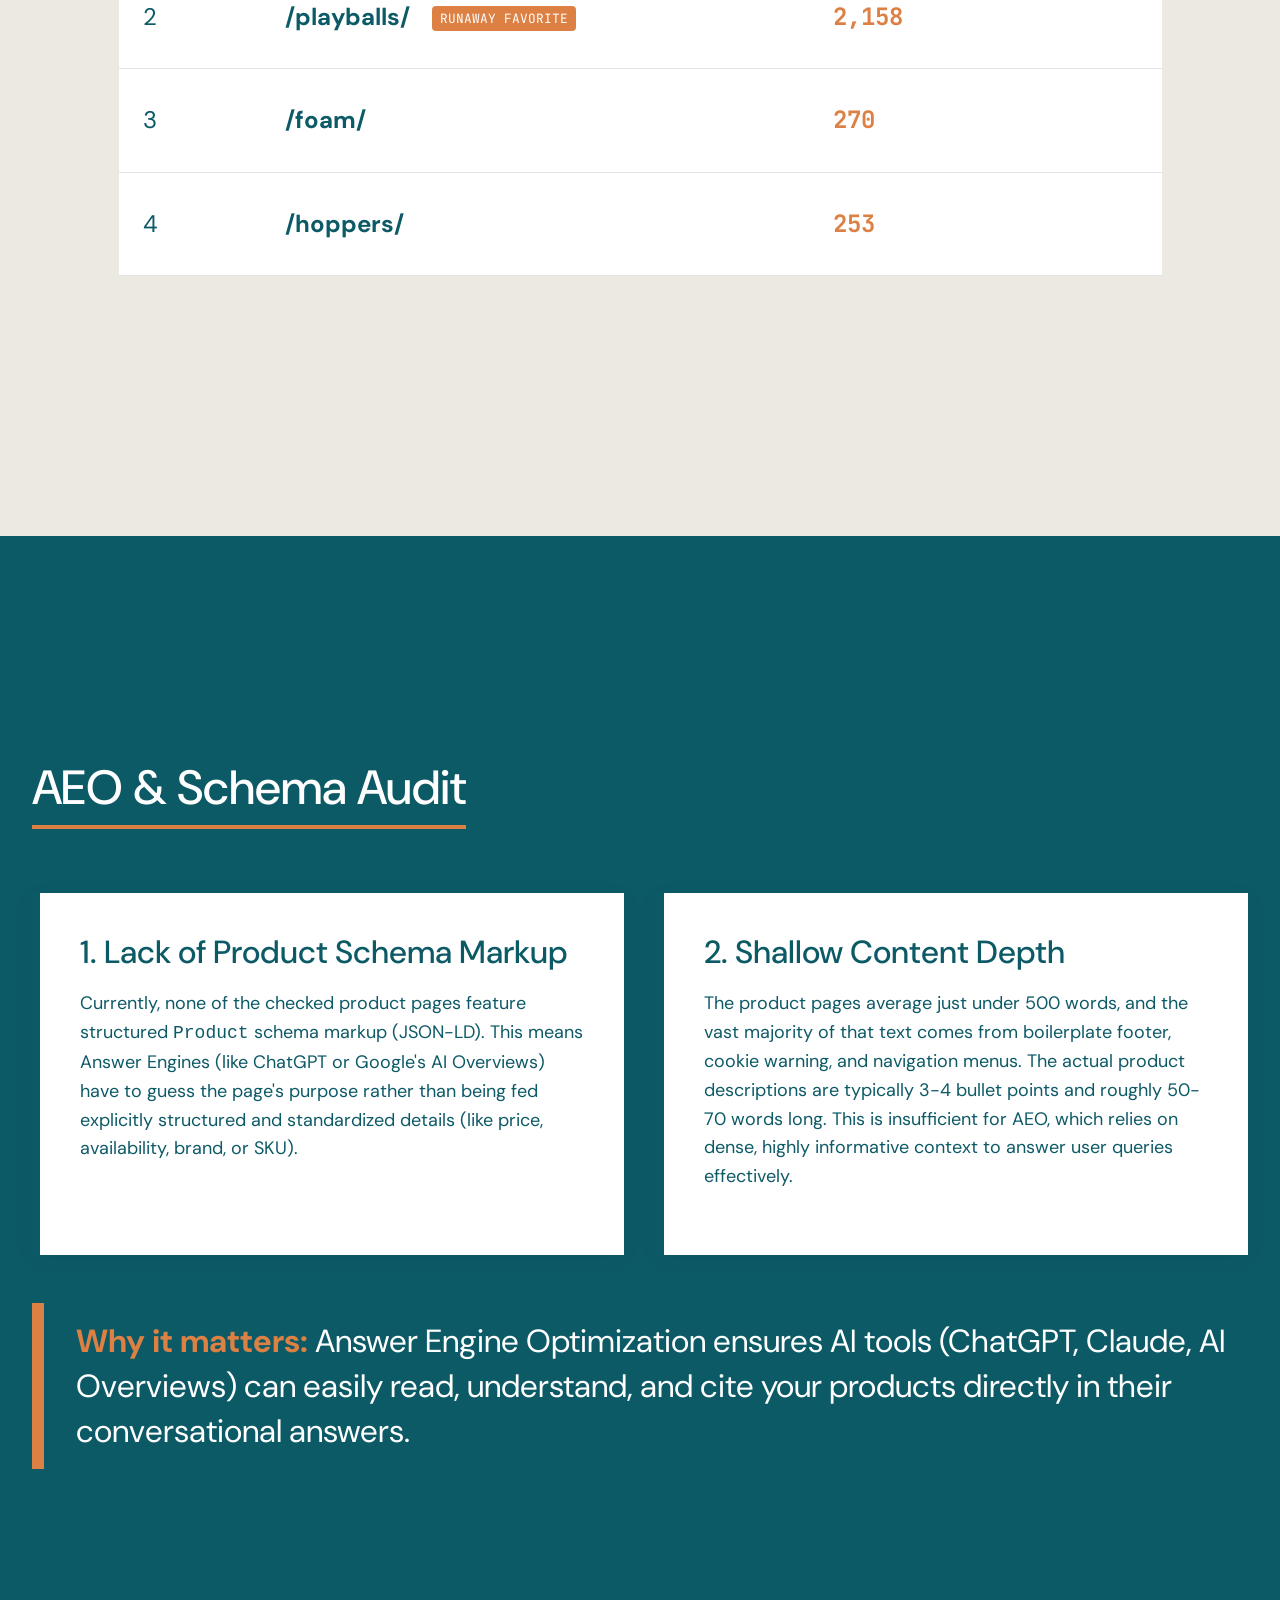
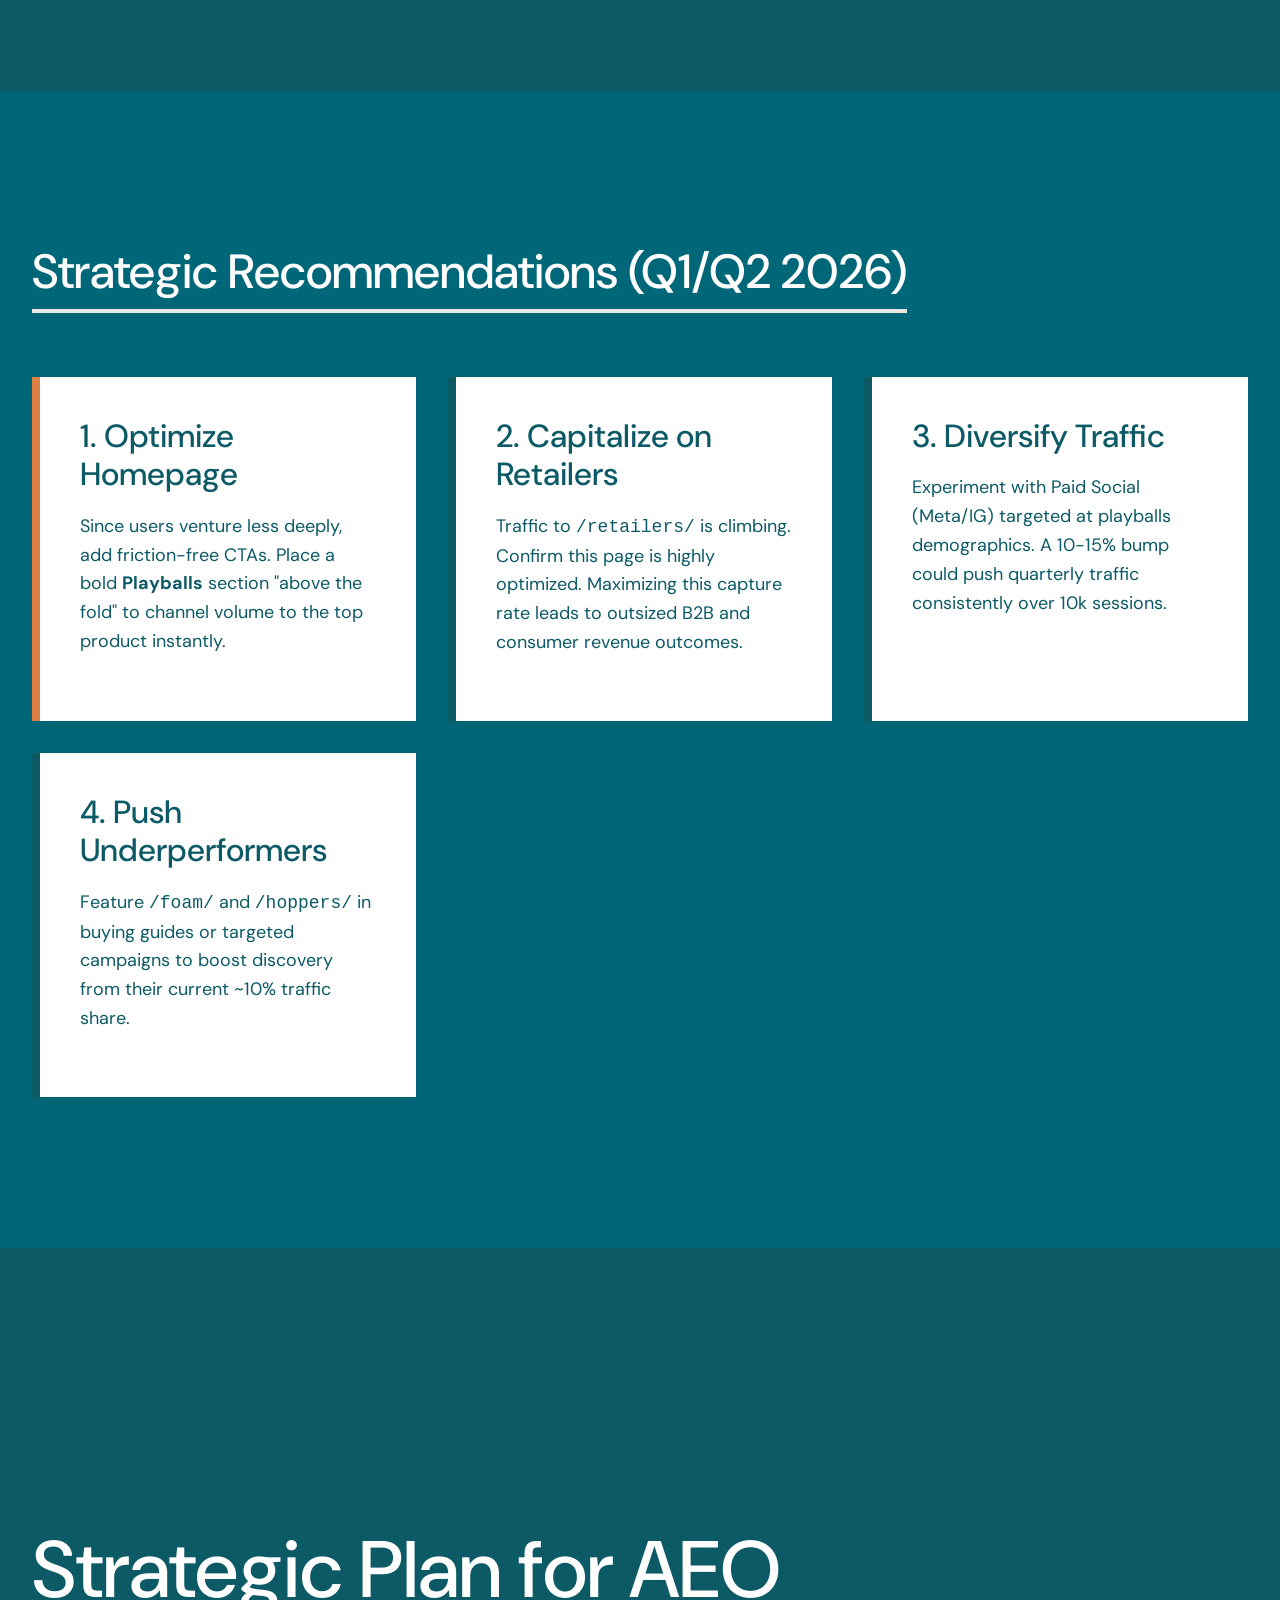
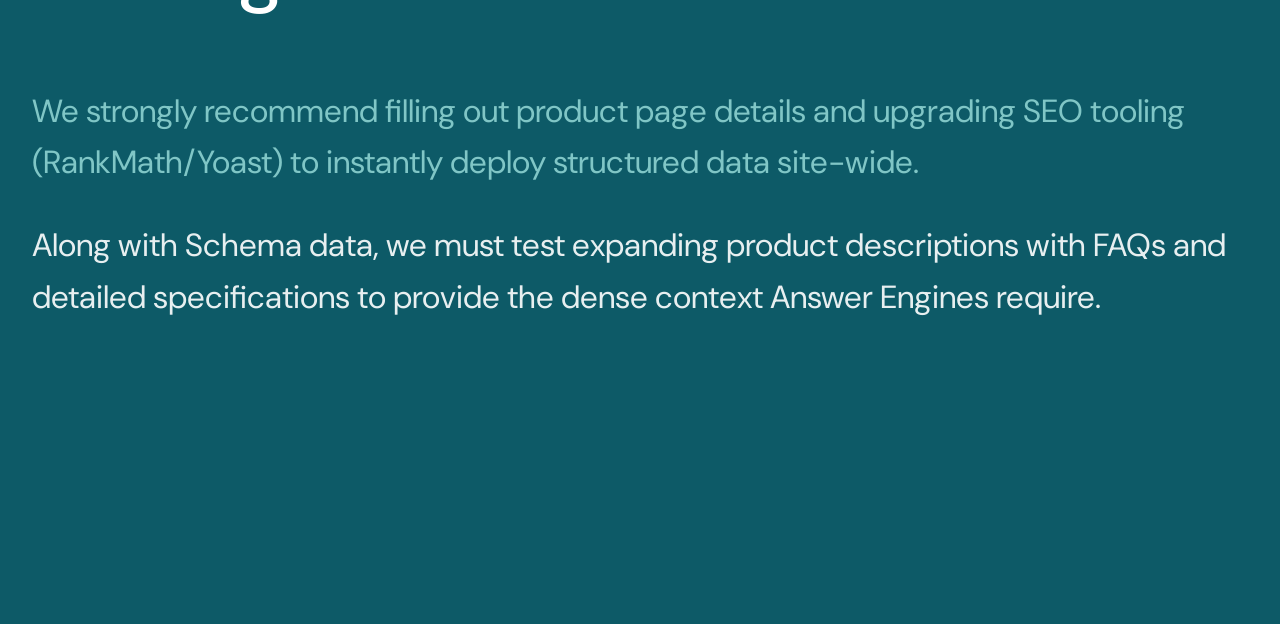
==== commit 6528a769: "Update Q4 report Growth Opportunities callout" ====
--- a/reports/2025/q4-report.html
+++ b/reports/2025/q4-report.html
@@ -85,13 +85,19 @@
                         However, this creates a risky single-point dependency.
                     </p>
                     <div class="insight-card"
-                        style="background: white; padding: 2rem; border-radius: 12px; border-left: 4px solid var(--accent-blue); box-shadow: 0 10px 30px rgba(0,0,0,0.05);">
+                        style="background: white; padding: 3rem; border-radius: 16px; border-left: 10px solid var(--accent-blue); box-shadow: 0 20px 50px rgba(0,0,0,0.1); display: flex; flex-direction: column; justify-content: center; min-height: 250px;">
                         <h4
-                            style="font-family: var(--font-mono); color: var(--accent-blue); margin-bottom: 0.5rem; text-transform: uppercase;">
-                            Growth Opportunity</h4>
-                        <p style="margin: 0; font-size: 1.1rem; color: var(--text-light); line-height: 1.5;">There is
-                            highly tapable potential in expanding Paid Search and Organic Social efforts to diversify
-                            traffic sources and reduce brand risk.</p>
+                            style="font-family: var(--font-mono); font-size: 1.3rem; color: var(--accent-blue); margin-bottom: 1.5rem; text-transform: uppercase; letter-spacing: 1px;">
+                            Growth Opportunities</h4>
+                        <ul
+                            style="margin: 0; padding-left: 1.5rem; font-size: 1.15rem; font-weight: 500; color: var(--primary); line-height: 1.6; display: flex; flex-direction: column; gap: 1rem;">
+                            <li>There is highly tapable potential in expanding <strong>Paid Search</strong> and
+                                <strong>Organic Social</strong> efforts to diversify traffic sources and reduce brand
+                                risk.</li>
+                            <li>Currently, no notable traffic is generated from LLMs or AI Citations. Increasing our
+                                <strong>Answer Engine Optimization (AEO)</strong> efforts with structured data and
+                                richer content will ensure we are visible as these platforms grow.</li>
+                        </ul>
                     </div>
                 </div>
 
@@ -317,4 +323,4 @@
 
 </body>
 
-</html>
+</html>
